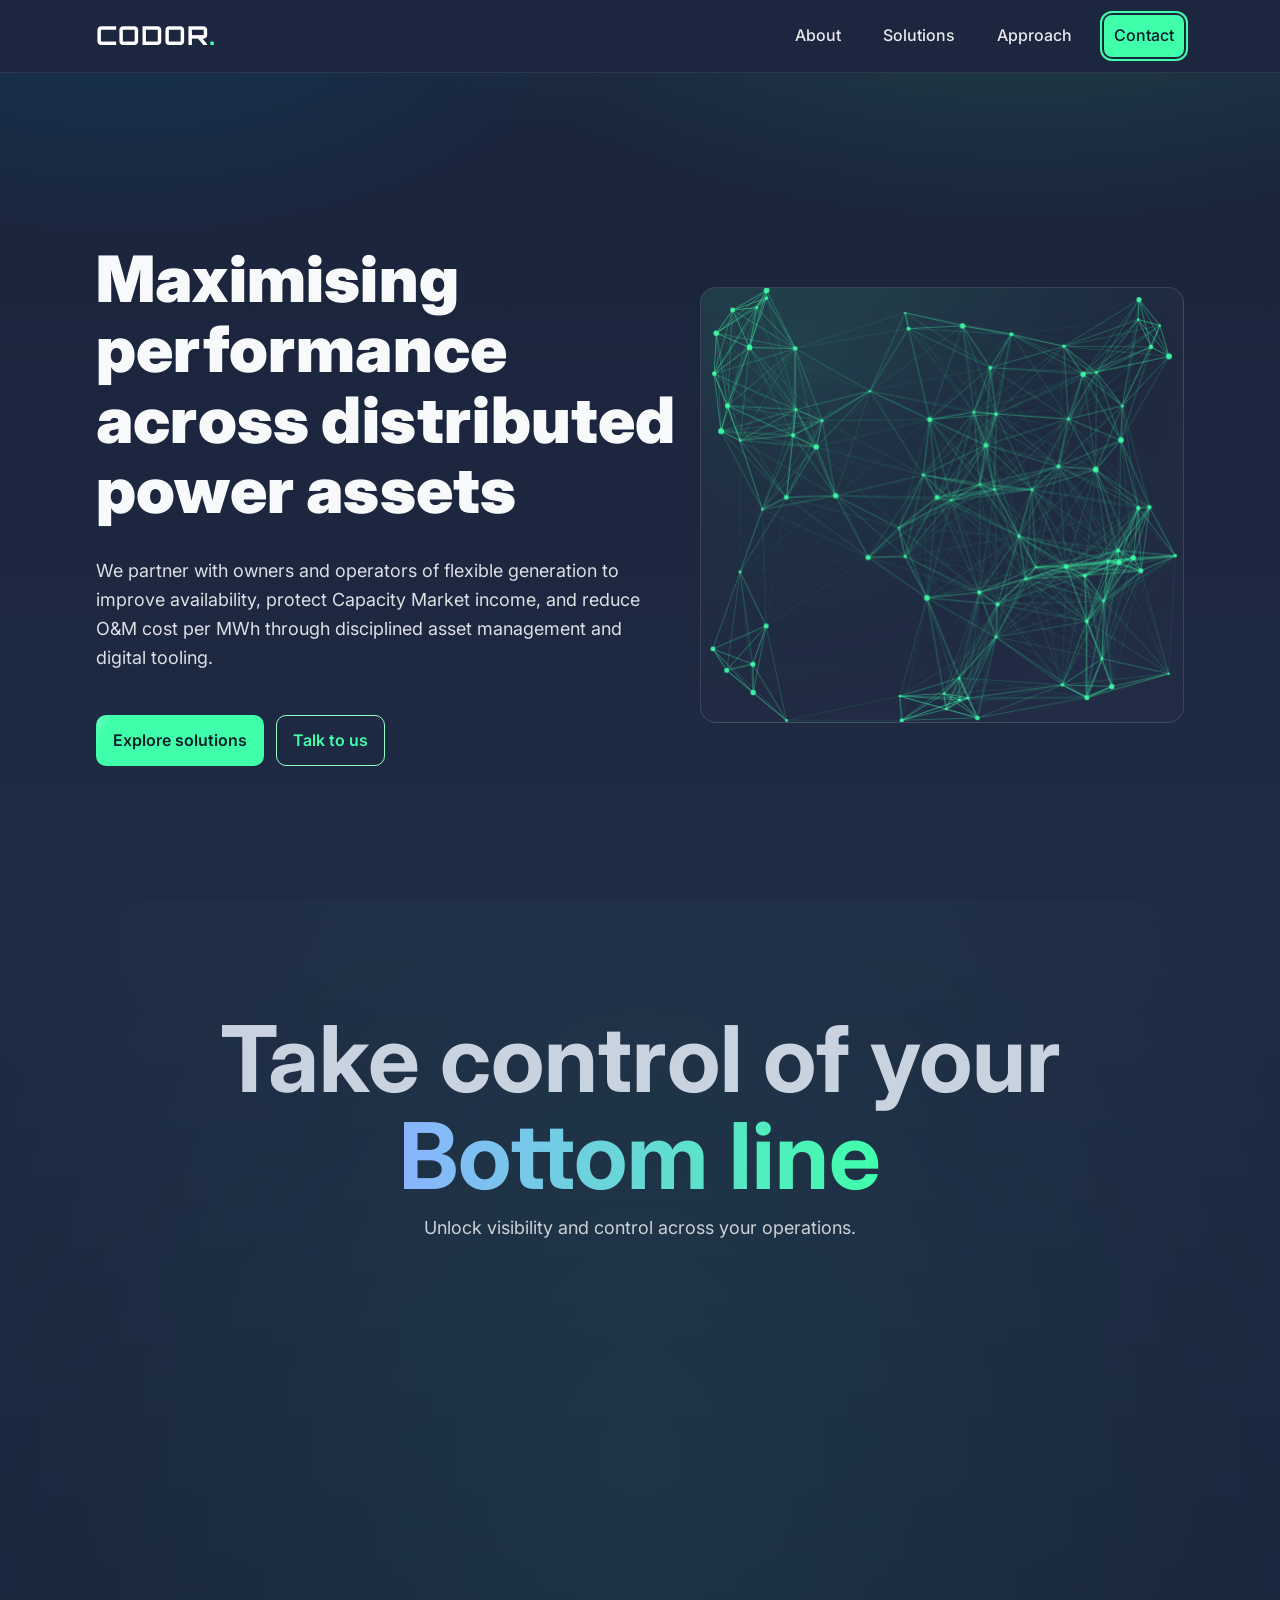
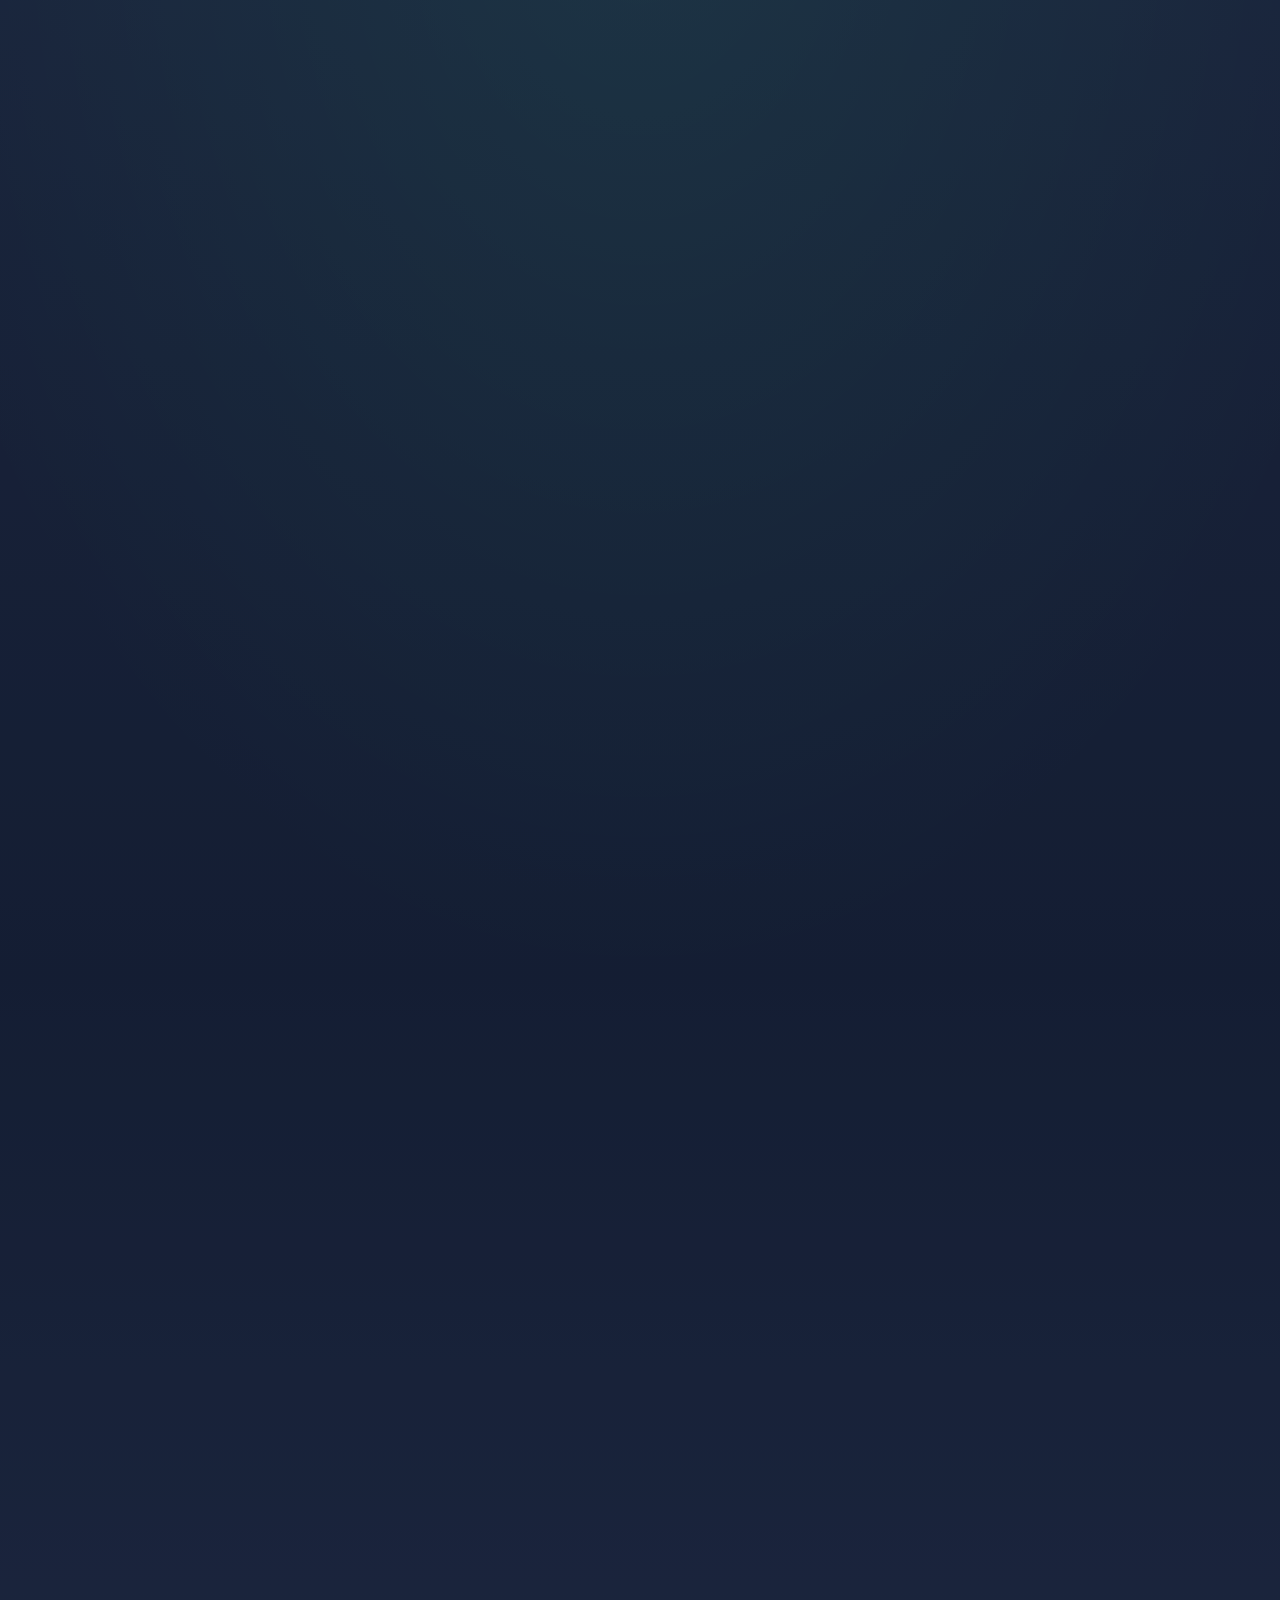
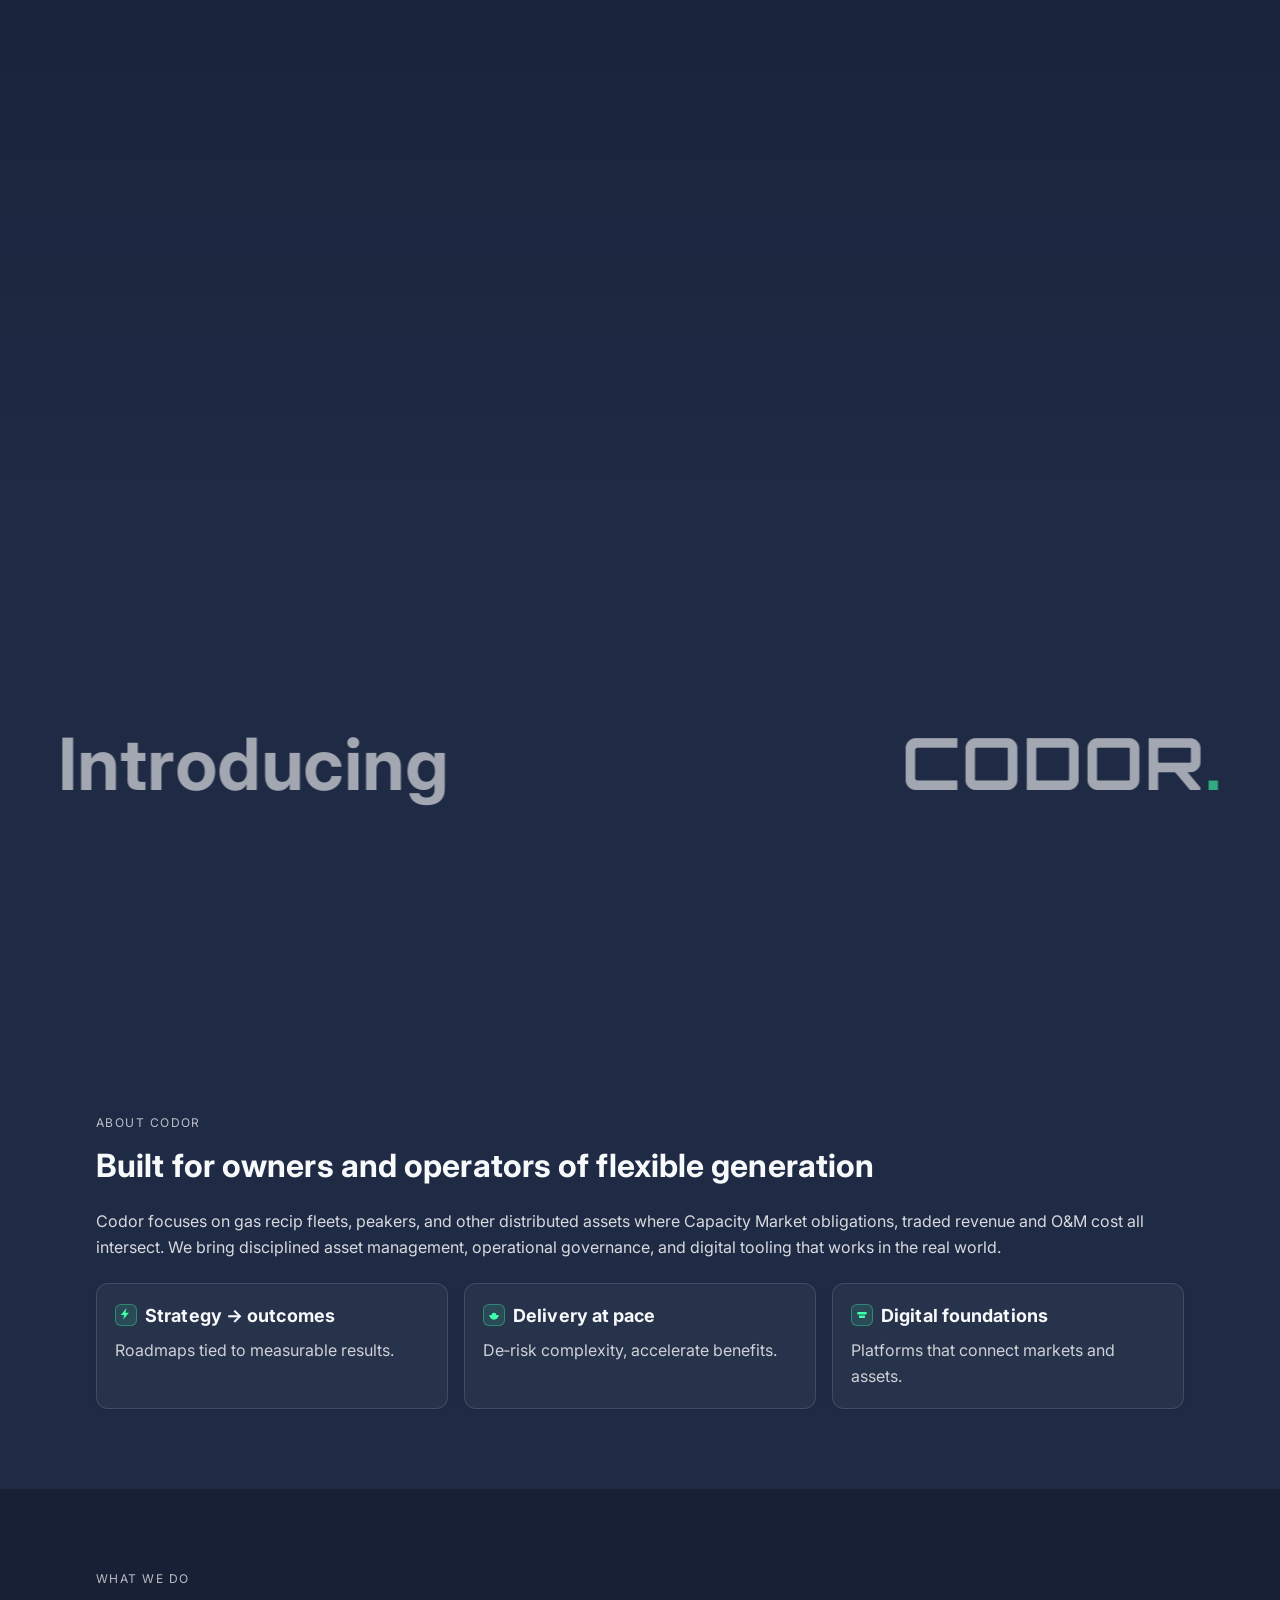
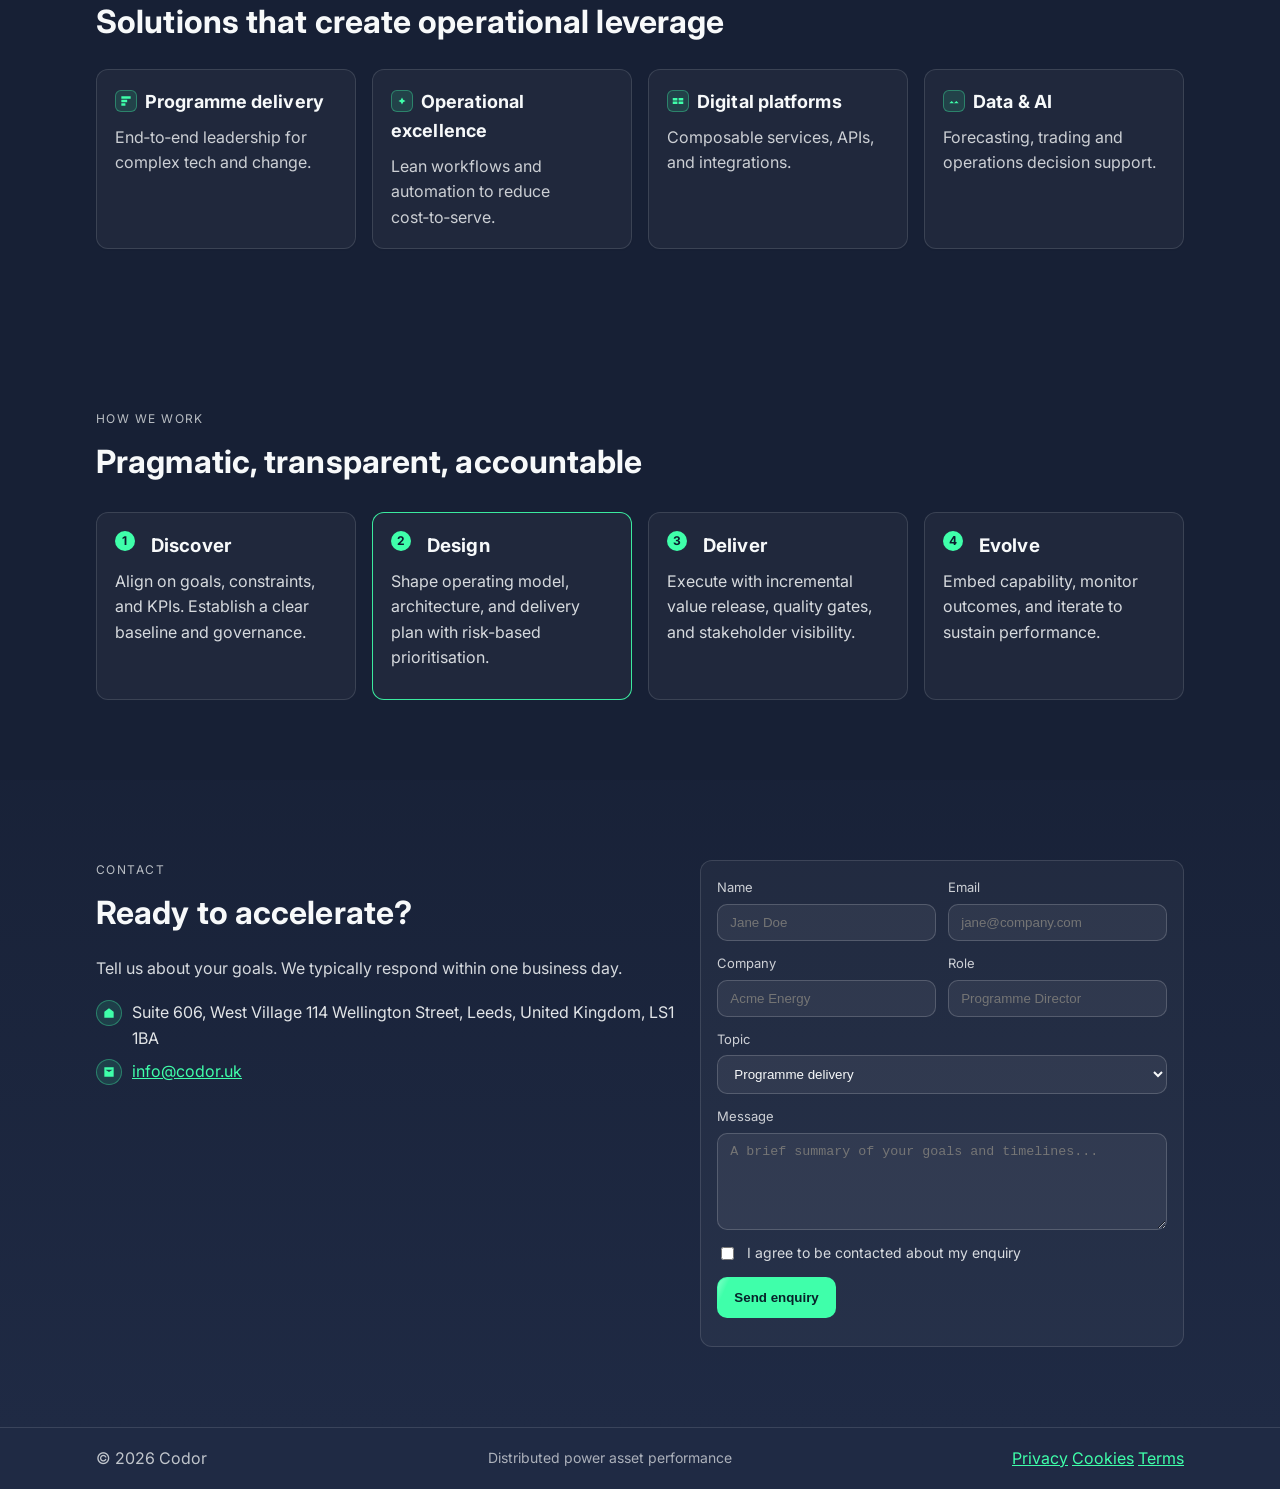
==== index.html @ 4cd3cb36 "Initial import of CODOR website from OneDrive/SharePoint" ====
<!doctype html>
<html lang="en" xmlns:mso="urn:schemas-microsoft-com:office:office" xmlns:msdt="uuid:C2F41010-65B3-11d1-A29F-00AA00C14882">
  <head>
    <meta charset="utf-8" />
    <meta name="viewport" content="width=device-width, initial-scale=1" />
    <title>Codor — Distributed power asset performance</title>
    <meta name="description" content="Codor partners with owners and operators of flexible generation to improve availability, protect Capacity Market income, and reduce O&M cost through disciplined asset management and digital tooling." />
    <link rel="preconnect" href="https://fonts.googleapis.com" />
    <link rel="preconnect" href="https://fonts.gstatic.com" crossorigin />
    <link href="https://fonts.googleapis.com/css2?family=Inter:wght@300;400;500;600;700&family=Orbitron:wght@400;700;900&display=swap" rel="stylesheet" />
    <link rel="icon" type="image/svg+xml" href="/favicon.svg" />
    <meta name="theme-color" content="#1F2A44" />
    <link rel="stylesheet" href="styles.css" />
  
<!--[if gte mso 9]><xml>
<mso:CustomDocumentProperties>
<mso:xd_Signature msdt:dt="string"></mso:xd_Signature>
<mso:display_urn_x003a_schemas-microsoft-com_x003a_office_x003a_office_x0023_Editor msdt:dt="string">Christopher Cody</mso:display_urn_x003a_schemas-microsoft-com_x003a_office_x003a_office_x0023_Editor>
<mso:display_urn_x003a_schemas-microsoft-com_x003a_office_x003a_office_x0023_Author msdt:dt="string">Christopher Cody</mso:display_urn_x003a_schemas-microsoft-com_x003a_office_x003a_office_x0023_Author>
<mso:xd_ProgID msdt:dt="string"></mso:xd_ProgID>
<mso:_ExtendedDescription msdt:dt="string"></mso:_ExtendedDescription>
<mso:ComplianceAssetId msdt:dt="string"></mso:ComplianceAssetId>
<mso:TemplateUrl msdt:dt="string"></mso:TemplateUrl>
<mso:ContentTypeId msdt:dt="string">0x010100B21C768FCAA30B4690AA3FCE0AE64EFC</mso:ContentTypeId>
<mso:TriggerFlowInfo msdt:dt="string"></mso:TriggerFlowInfo>
<mso:_SourceUrl msdt:dt="string"></mso:_SourceUrl>
<mso:_SharedFileIndex msdt:dt="string"></mso:_SharedFileIndex>
</mso:CustomDocumentProperties>
</xml><![endif]-->
</head>
  <body>
    <header class="site-header" id="top">
      <div class="container header-inner">
        <a href="#top" class="brand" aria-label="Codor home">
          <span class="brand-text">CODOR<span style="color:#3FFFAA;">.</span></span>
        </a>
        <button class="nav-toggle" aria-controls="primary-nav" aria-expanded="false">
          <span class="nav-toggle-bar"></span>
          <span class="sr-only">Toggle navigation</span>
        </button>
        <nav class="primary-nav" id="primary-nav" aria-label="Primary">
          <a href="#about">About</a>
          <a href="#solutions">Solutions</a>
          <a href="#approach">Approach</a>
          <a href="#contact" class="cta-link">Contact</a>
        </nav>
      </div>
    </header>

    <main>
      <section class="hero">
        <div class="container hero-inner reveal">
          <div class="hero-copy">
            <h1>Maximising performance across distributed power assets</h1>
              <p class="lead">
                We partner with owners and operators of flexible generation to improve availability,
                protect Capacity Market income, and reduce O&amp;M cost per MWh through disciplined asset management and digital tooling.
              </p>
            <div class="hero-actions">
              <a class="btn btn-primary" href="#solutions">Explore solutions</a>
              <a class="btn btn-ghost" href="#contact">Talk to us</a>
            </div>
          </div>
          <div class="hero-visual" aria-hidden="true">
            <canvas id="energyCanvas"></canvas>
          </div>
        </div>
      </section>

      <section id="control" class="control">
        <div class="control-gradient" aria-hidden="true"></div>
        <div class="container control-sticky">
          <h2 class="control-title">Take control of your <span class="word-wrap"><span id="controlWord" class="word current">Assets</span></span></h2>
          <p class="control-sub">Unlock visibility and control across your operations.</p>
        </div>
        <div class="control-panels">
          <div class="control-panel" data-word="Assets"></div>
          <div class="control-panel" data-word="Data"></div>
          <div class="control-panel" data-word="Processes"></div>
          <div class="control-panel" data-word="Bottom line"></div>
        </div>
      </section>

      <section id="intro-bridge" class="intro-bridge" aria-hidden="true">
        <div class="container intro-sticky">
          <h2 class="intro-title">
            <span class="intro-left">Introducing</span>
            <span class="intro-right">CODOR<span style="color: #3FFFAA;">.</span></span>
          </h2>
        </div>
      </section>

     

      <section id="about" class="section">
        <div class="container">
          <div class="eyebrow">About Codor</div>
          <h2>Built for owners and operators of flexible generation</h2>
            <p>
              Codor focuses on gas recip fleets, peakers, and other distributed assets where Capacity Market obligations,
              traded revenue and O&amp;M cost all intersect. We bring disciplined asset management, operational governance,
              and digital tooling that works in the real world.
            </p>
          <div class="grid features">
            <div class="card reveal">
              <h3><span class="h-icon" aria-hidden="true"><svg viewBox="0 0 24 24"><path d="M3 12h6l-2 8 10-12h-6l2-8z"/></svg></span>Strategy → outcomes</h3>
              <p>Roadmaps tied to measurable results.</p>
            </div>
            <div class="card reveal">
              <h3><span class="h-icon" aria-hidden="true"><svg viewBox="0 0 24 24"><path d="M12 8a4 4 0 1 1 0 8 4 4 0 0 1 0-8zm8 4a8 8 0 1 1-16 0M12 2v4m0 12v4M2 12h4m12 0h4"/></svg></span>Delivery at pace</h3>
              <p>De‑risk complexity, accelerate benefits.</p>
            </div>
            <div class="card reveal">
              <h3><span class="h-icon" aria-hidden="true"><svg viewBox="0 0 24 24"><path d="M4 7h16v4H4zM7 13h10v4H7z"/></svg></span>Digital foundations</h3>
              <p>Platforms that connect markets and assets.</p>
            </div>
          </div>
        </div>
      </section>



      <section id="solutions" class="section alt">
        <div class="container">
          <div class="eyebrow">What we do</div>
          <h2>Solutions that create operational leverage</h2>
          <div class="grid solutions">
            <div class="card reveal">
              <h3><span class="h-icon" aria-hidden="true"><svg viewBox="0 0 24 24"><path d="M4 4h16v4H4zM4 10h10v4H4zM4 16h7v4H4z"/></svg></span>Programme delivery</h3>
              <p>End‑to‑end leadership for complex tech and change.</p>
            </div>
            <div class="card reveal">
              <h3><span class="h-icon" aria-hidden="true"><svg viewBox="0 0 24 24"><path d="M12 6l2 4 4 2-4 2-2 4-2-4-4-2 4-2z"/></svg></span>Operational excellence</h3>
              <p>Lean workflows and automation to reduce cost‑to‑serve.</p>
            </div>
            <div class="card reveal">
              <h3><span class="h-icon" aria-hidden="true"><svg viewBox="0 0 24 24"><path d="M3 7h8v4H3zM13 7h8v4h-8zM3 13h8v4H3zM13 13h8v4h-8z"/></svg></span>Digital platforms</h3>
              <p>Composable services, APIs, and integrations.</p>
            </div>
            <div class="card reveal">
              <h3><span class="h-icon" aria-hidden="true"><svg viewBox="0 0 24 24"><path d="M4 16l4-4 4 4 4-4 4 4M4 8h16"/></svg></span>Data & AI</h3>
              <p>Forecasting, trading and operations decision support.</p>
            </div>
          </div>
        </div>
      </section>

 
      <section id="approach" class="section alt">
  <div class="container">
    <div class="eyebrow">How we work</div>
    <h2>Pragmatic, transparent, accountable</h2>
    <ol class="steps">
      <span class="blob" id="stepsBlob" aria-hidden="true"></span>
      <li class="reveal">
        <h3>Discover</h3>
        <p>Align on goals, constraints, and KPIs. Establish a clear baseline and governance.</p>
      </li>
      <li class="reveal">
        <h3>Design</h3>
        <p>Shape operating model, architecture, and delivery plan with risk-based prioritisation.</p>
      </li>
      <li class="reveal">
        <h3>Deliver</h3>
        <p>Execute with incremental value release, quality gates, and stakeholder visibility.</p>
      </li>
      <li class="reveal">
        <h3>Evolve</h3>
        <p>Embed capability, monitor outcomes, and iterate to sustain performance.</p>
      </li>
    </ol>
  </div>
</section>


      <section id="contact" class="section contact">
        <div class="container contact-inner reveal">
          <div>
            <div class="eyebrow">Contact</div>
            <h2>Ready to accelerate?</h2>
            <p>Tell us about your goals. We typically respond within one business day.</p>
            <ul class="contact-meta">
              <li>
                <span class="c-ico" aria-hidden="true"><svg viewBox="0 0 24 24"><path d="M4 10l8-6 8 6v10H4zM8 20v-6h8v6"/></svg></span>
                Suite 606, West Village 114 Wellington Street, Leeds, United Kingdom, LS1 1BA
              </li>
              <li>
                <span class="c-ico" aria-hidden="true"><svg viewBox="0 0 24 24"><path d="M4 4h16v16H4zM6 8l6 4 6-4"/></svg></span>
                <a href="mailto:info@codor.uk">info@codor.uk</a>
              </li>
             </ul>
            <p id="formStatus" class="form-status" aria-live="polite"></p>
          </div>
          <form id="contactForm" class="contact-form" novalidate>
            <div class="form-row grid-2">
              <div class="field">
                <label for="name">Name</label>
                <input id="name" name="name" type="text" required placeholder="Jane Doe" />
              </div>
              <div class="field">
                <label for="email">Email</label>
                <input id="email" name="email" type="email" required placeholder="jane@company.com" />
              </div>
            </div>
            <div class="form-row grid-2">
              <div class="field">
                <label for="company">Company</label>
                <input id="company" name="company" type="text" placeholder="Acme Energy" />
              </div>
              <div class="field">
                <label for="role">Role</label>
                <input id="role" name="role" type="text" placeholder="Programme Director" />
              </div>
            </div>
            <div class="form-row">
              <div class="field">
                <label for="topic">Topic</label>
                <select id="topic" name="topic">
                  <option>Programme delivery</option>
                  <option>Operational excellence</option>
                  <option>Digital platforms</option>
                  <option>Data & AI</option>
                  <option>Other</option>
                </select>
              </div>
            </div>
            <div class="form-row">
              <div class="field">
                <label for="message">Message</label>
                <textarea id="message" name="message" rows="5" placeholder="A brief summary of your goals and timelines..."></textarea>
              </div>
            </div>
            <div class="form-row">
              <label class="checkbox">
                <input type="checkbox" id="consent" name="consent" required />
                <span>I agree to be contacted about my enquiry</span>
              </label>
            </div>
            <div class="form-row">
              <button type="submit" class="btn btn-primary">Send enquiry</button>
            </div>
          </form>
        </div>
      </section>
    </main>
    <button id="backToTop" class="back-to-top" aria-label="Back to top" title="Back to top">↑</button>

    <footer class="site-footer">
      <div class="container footer-inner">
        <span>© <span id="year"></span> Codor</span>
        <span class="footer-note">Distributed power asset performance</span>
        <nav class="footer-links">
          <a href="/privacy.html">Privacy</a>
          <a href="/cookies.html">Cookies</a>
          <a href="/terms.html">Terms</a>
        </nav>
      </div>
    </footer>


    <script src="script.js"></script>
  </body>
  </html>
---- styles.css ----
.intro-bridge { position: relative; height: 60vh; display: grid; place-items: center; }
.intro-sticky { position: sticky; top: calc(50vh - 100px); text-align: center; width: 100vw; margin-left: calc(50% - 50vw); }
.intro-title { margin: 0; font-size: clamp(28px, 6.6vw, 72px); letter-spacing: 0.5px; color: var(--text); display: inline-block; white-space: nowrap; }
.intro-left, .intro-right { display: inline-block; opacity: 0; transform: translateY(8px); will-change: transform, opacity; }
.intro-left { padding-right: 8px; }
.intro-right { padding-left: 8px; font-family: "Orbitron", Inter, system-ui; letter-spacing: 1px; }
:root {
  --warm-navy: #1F2A44;
  --electric-azure: #00ADEF;
  --graphite-grey: #4F4F4F;
  --cool-spearmint: #3FFFAA; /* corrected from #3FFFA */
  --cloud-white: #F7F9FA;

  --text: #F7F9FA;
  --text-muted: rgba(247, 249, 250, 0.72);
  --radius: 12px;
  --shadow-sm: 0 1px 2px rgba(0,0,0,0.05);
  --shadow-md: 0 8px 24px rgba(0,0,0,0.12);
  --container: 1120px;
  --header-h: 72px;
}

* { box-sizing: border-box; }
html { scroll-behavior: smooth; }
body {
  margin: 0;
  font-family: Inter, ui-sans-serif, system-ui, -apple-system, Segoe UI, Roboto, Helvetica, Arial, "Apple Color Emoji", "Segoe UI Emoji";
  color: var(--text);
  background: var(--warm-navy);
  line-height: 1.6;
}
/* Hide scrollbars (visual), keep scroll functionality */
html, body { scrollbar-width: none; }
body { -ms-overflow-style: none; }
body::-webkit-scrollbar { width: 0; height: 0; display: none; }

.brand-text { font-family: "Orbitron", Inter, system-ui, -apple-system, Segoe UI, Roboto, Helvetica, Arial; text-transform: uppercase; }
h1 { font-weight: 900; letter-spacing: 0.2px; }
h2, h3 { font-weight: 700; letter-spacing: 0.1px; }

.container {
  max-width: var(--container);
  margin: 0 auto;
  padding: 0 16px; /* tighter edges for fuller look */
}

.site-header {
  position: sticky;
  top: 0;
  z-index: 1000;
  background: color-mix(in oklab, var(--warm-navy) 94%, black 6%);
  color: white;
  border-bottom: 1px solid rgba(255,255,255,0.08);
  transition: transform 180ms ease, background 240ms ease, box-shadow 240ms ease;
}
.site-header.scrolled {
  background: var(--warm-navy);
  box-shadow: 0 6px 24px rgba(0,0,0,0.18);
}
.header-inner {
  height: var(--header-h);
  display: flex;
  align-items: center;
  justify-content: space-between;
  gap: 16px;
}
.brand {
  display: inline-flex;
  align-items: center;
  gap: 10px;
  color: white;
  text-decoration: none;
  font-weight: 700;
  letter-spacing: 0.2px;
}
.brand-mark {
  display: inline-grid;
  place-items: center;
  width: 28px;
  height: 28px;
  background: linear-gradient(135deg, var(--electric-azure), var(--cool-spearmint));
  border-radius: 6px;
}
.brand-text { font-size: 26px; letter-spacing: 1px; }

.nav-toggle {
  display: none;
  width: 40px;
  height: 40px;
  border-radius: 8px;
  border: 1px solid rgba(255,255,255,0.18);
  background: transparent;
  color: white;
}
.nav-toggle-bar {
  display: block;
  width: 20px;
  height: 2px;
  background: currentColor;
  margin: 0 auto;
  box-shadow: 0 6px 0 0 currentColor, 0 -6px 0 0 currentColor;
}
.sr-only {
  position: absolute; width: 1px; height: 1px; padding: 0; margin: -1px; overflow: hidden; clip: rect(0,0,0,0); border: 0;
}

.primary-nav { display: flex; gap: 22px; align-items: center; }
.primary-nav a {
  color: rgba(247,249,250,0.92);
  text-decoration: none;
  font-weight: 500;
  padding: 8px 10px;
  border-radius: 8px;
}
.primary-nav a:hover { background: rgba(255,255,255,0.08); }
.primary-nav a.active { outline: 2px solid var(--cool-spearmint); outline-offset: 2px; }
.primary-nav .cta-link {
  color: #0b1b2e;
  background: var(--cool-spearmint);
}
.primary-nav .cta-link:hover { filter: brightness(0.95); }

.hero {
  background:
    radial-gradient(1200px 600px at 80% -200px, rgba(63,255,170,0.18), rgba(0,0,0,0) 60%),
    radial-gradient(900px 500px at 10% -120px, rgba(0,173,239,0.15), rgba(0,0,0,0) 60%),
    linear-gradient(180deg, color-mix(in oklab, var(--warm-navy) 90%, black 10%), var(--warm-navy));
  color: white;
  padding: 10vh 0 6vh;
  min-height: 92vh;
  display: grid;
  align-items: center;
}
.hero-inner { text-align: left; display: grid; grid-template-columns: 1.2fr 1fr; align-items: center; gap: 24px; }
.hero-copy { display: flex; flex-direction: column; }
.hero-visual { position: relative; height: clamp(280px, 34vw, 540px); }
#energyCanvas { width: 100%; height: 100%; display: block; border-radius: 16px; border: 1px solid rgba(255,255,255,0.12); background: radial-gradient(800px 400px at 20% -20%, rgba(63,255,170,0.1), rgba(0,0,0,0) 60%), rgba(255,255,255,0.02); }
.hero h1 {
  margin: 0 0 14px;
  font-size: clamp(34px, 6.2vw, 64px);
  line-height: 1.1;
  color: var(--text);
}
.headline-energy { background: linear-gradient(90deg, #8ab4ff, #3FFFAA); -webkit-background-clip: text; background-clip: text; color: transparent; white-space: nowrap; }
.hero .lead { max-width: 640px; }
.hero-actions { margin-top: 28px; }
.lead { color: rgba(247,249,250,0.88); font-size: 18px; max-width: 760px; }
.hero-actions { margin-top: 24px; display: flex; gap: 12px; flex-wrap: wrap; }

/* Showcase */
.uc-controls { display: flex; gap: 8px; margin-top: 8px; }
.uc-btn { width: 36px; height: 36px; border-radius: 999px; background: rgba(255,255,255,0.06); border: 1px solid rgba(255,255,255,0.18); color: var(--text); }
.uc-viewport { overflow: hidden; }
.uc-track { display: grid; grid-auto-flow: column; grid-auto-columns: minmax(280px, 420px); gap: 14px; padding: 10px 16px; overflow-x: auto; scroll-snap-type: x mandatory; }
.usecase-card { scroll-snap-align: start; background: rgba(255,255,255,0.04); border: 1px solid rgba(255,255,255,0.12); border-radius: 12px; padding: 16px; min-height: 148px; }
.usecase-card h3 { margin: 0 0 6px; font-size: 16px; display: flex; align-items: center; }
.usecase-card p { margin: 0; color: rgba(247,249,250,0.85); }
.marquee { position: relative; overflow: hidden; mask-image: linear-gradient(90deg, transparent, #000 10%, #000 90%, transparent); }
.marquee-track { display: flex; gap: 16px; animation: scroll-x 32s linear infinite; }
.marquee:hover .marquee-track { animation-play-state: paused; }
@keyframes scroll-x {
  0% { transform: translateX(0); }
  100% { transform: translateX(-50%); }
}
.img-card { position: relative; min-width: 320px; max-width: 420px; border-radius: 16px; overflow: hidden; border: 1px solid rgba(255,255,255,0.12); background: rgba(255,255,255,0.04); }
.img-card img { display: block; width: 100%; height: 220px; object-fit: cover; filter: saturate(1.05) contrast(1.02); transition: transform 400ms ease; }
.img-card::after { content: ""; position: absolute; inset: 0; background: linear-gradient(180deg, rgba(0,0,0,0) 40%, rgba(0,0,0,0.35)); pointer-events: none; }
.img-card figcaption { position: absolute; left: 12px; bottom: 12px; right: 12px; color: var(--cloud-white); font-weight: 700; text-shadow: 0 2px 16px rgba(0,0,0,0.5); }
.img-card:hover img { transform: scale(1.04); }

.btn {
  display: inline-flex;
  align-items: center;
  justify-content: center;
  gap: 8px;
  padding: 12px 16px;
  border-radius: 10px;
  font-weight: 600;
  text-decoration: none;
  transition: transform 120ms ease, filter 160ms ease, background 160ms ease;
  border: 1px solid transparent;
}
.btn-primary { position: relative; overflow: hidden; }
.btn-primary::after { content: ""; position: absolute; left: -40%; top: -100%; width: 40%; height: 300%; transform: rotate(25deg); background: linear-gradient(to right, rgba(255,255,255,0), rgba(255,255,255,0.7), rgba(255,255,255,0)); transition: left 400ms ease; }
.btn-primary:hover::after { left: 140%; }
.metrics-grid { display: grid; grid-template-columns: repeat(auto-fit, minmax(180px, 1fr)); gap: 16px; }
.metric { background: rgba(255,255,255,0.04); border: 1px solid rgba(255,255,255,0.12); border-radius: 12px; padding: 18px; text-align: center; }
.metric-value { font-size: 32px; font-weight: 900; letter-spacing: 0.5px; color: var(--text); }
.metric-label { color: rgba(247,249,250,0.75); }
.btn:hover { transform: translateY(-1px); }
.btn:active { transform: translateY(0); }
.btn-primary { background: var(--cool-spearmint); color: #07222a; }
.btn-primary:hover { filter: brightness(0.95); }
.btn-ghost { background: transparent; color: var(--cool-spearmint); border-color: color-mix(in oklab, var(--cool-spearmint) 70%, white 30%); }
.btn-ghost:hover { background: rgba(255,255,255,0.08); }

.section { padding: 80px 0; }
.section.alt { background: color-mix(in oklab, var(--warm-navy) 85%, black 15%); }
.eyebrow { text-transform: uppercase; letter-spacing: 0.12em; font-size: 12px; color: var(--text-muted); margin-bottom: 8px; }
.section h2 { margin: 0 0 18px; font-size: clamp(22px, 3.6vw, 32px); }
.section p { margin: 0 0 10px; color: rgba(247,249,250,0.85); }

.grid {
  display: grid;
  grid-template-columns: repeat(auto-fit, minmax(240px, 1fr));
  gap: 16px;
  margin-top: 22px;
}
.card {
  background: rgba(255,255,255,0.04);
  border: 1px solid rgba(255,255,255,0.12);
  border-radius: var(--radius);
  padding: 18px;
  box-shadow: var(--shadow-sm);
}
.card:hover { border-color: rgba(63,255,170,0.7); box-shadow: 0 8px 28px rgba(63,255,170,0.15); transform: translateY(-2px); transition: transform 160ms ease, box-shadow 200ms ease, border-color 200ms ease; }
.alt .card { background: rgba(255,255,255,0.04); }
.card h3 { margin: 0 0 8px; font-size: 18px; color: var(--text); }
.card p { margin: 0; color: rgba(247,249,250,0.8); }
.card.mini { display: grid; place-items: center; height: 104px; font-size: 16px; }
.h-icon { display: inline-grid; place-items: center; width: 22px; height: 22px; margin-right: 8px; border-radius: 6px; background: rgba(63,255,170,0.12); border: 1px solid rgba(63,255,170,0.35); }
.h-icon svg { width: 14px; height: 14px; fill: #3FFFAA; }

.steps {
  display: grid;
  grid-template-columns: repeat(auto-fit, minmax(220px, 1fr));
  gap: 16px;
  counter-reset: step;
  list-style: none;
  padding: 0;
  margin: 24px 0 0;
}
.steps li {
  background: rgba(255,255,255,0.04);
  border: 1px solid rgba(255,255,255,0.12);
  border-radius: var(--radius);
  padding: 18px;
  position: relative;
}
.steps li:hover { border-color: rgba(63,255,170,0.7); box-shadow: 0 8px 28px rgba(63,255,170,0.15); }
.steps li h3 { margin: 0 0 8px; padding-left: 36px; }
.steps li h3::before {
  counter-increment: step;
  content: counter(step);
  position: absolute;
  left: 18px; top: 18px;
  width: 20px; height: 20px; border-radius: 50%;
  display: inline-grid; place-items: center;
  font-size: 12px; font-weight: 700; color: #0b1b2e;
  background: var(--cool-spearmint);
}

/* Animated spearmint blob */
.steps .blob {
  position: absolute;
  width: 14px; height: 14px; border-radius: 999px;
  background: radial-gradient(circle at 30% 30%, #3FFFAA, rgba(63,255,170,0.2));
  box-shadow: 0 0 18px rgba(63,255,170,0.45);
  pointer-events: none;
  transform: translate(-50%, -50%);
  opacity: 0;
}
.steps li.active { border-color: rgba(63,255,170,0.9); }

.contact { background: linear-gradient(180deg, color-mix(in oklab, var(--warm-navy) 88%, black 12%), var(--warm-navy)); }
.contact-inner { display: grid; grid-template-columns: 1.2fr 1fr; gap: 24px; align-items: start; }
.contact-actions { display: flex; gap: 12px; flex-wrap: wrap; }

/* Contact form */
.contact-form { background: rgba(255,255,255,0.04); border: 1px solid rgba(255,255,255,0.12); border-radius: 12px; padding: 16px; }
.contact-form .form-row { margin-bottom: 12px; }
.grid-2 { display: grid; grid-template-columns: repeat(2, 1fr); gap: 12px; }
.field { display: flex; flex-direction: column; gap: 6px; }
.field label { font-size: 13px; color: rgba(247,249,250,0.8); }
.field input, .field select, .field textarea { background: rgba(255,255,255,0.06); border: 1px solid rgba(255,255,255,0.18); color: var(--text); border-radius: 10px; padding: 10px 12px; outline: none; }
.field input:focus, .field select:focus, .field textarea:focus { border-color: rgba(63,255,170,0.7); box-shadow: 0 0 0 3px rgba(63,255,170,0.12); }
.checkbox { display: flex; align-items: center; gap: 10px; font-size: 14px; color: rgba(247,249,250,0.85); }
.form-status { margin: 8px 0; color: var(--cool-spearmint); font-weight: 600; min-height: 1.2em; }

.site-footer {
  border-top: 1px solid rgba(255,255,255,0.12);
  padding: 18px 0;
  color: rgba(247,249,250,0.75);
  background: transparent;
}
.footer-inner { display: flex; justify-content: space-between; align-items: center; }
.footer-note { font-size: 14px; color: rgba(247,249,250,0.65); }

section { scroll-margin-top: calc(var(--header-h) + 12px); }

a { color: var(--cool-spearmint); }

.contact-meta { list-style: none; padding: 8px 0 0; margin: 0 0 8px; display: grid; gap: 8px; }
.contact-meta li { display: grid; grid-template-columns: 26px 1fr; gap: 10px; align-items: start; color: rgba(247,249,250,0.9); }
.c-ico { display: inline-grid; place-items: center; width: 26px; height: 26px; border-radius: 50%; background: rgba(63,255,170,0.12); border: 1px solid rgba(63,255,170,0.35); }
.c-ico svg { width: 14px; height: 14px; fill: #3FFFAA; }

/* Logos carousel */
.logos .eyebrow { margin-bottom: 14px; }
.logo-marquee { position: relative; overflow: hidden; border-top: 1px solid rgba(255,255,255,0.08); border-bottom: 1px solid rgba(255,255,255,0.08); padding: 12px 0; }
.logo-track { display: flex; gap: 36px; animation: scroll-x 28s linear infinite; white-space: nowrap; }
.logo-item { color: #4F4F4F; background: rgba(255,255,255,0.06); border: 1px solid rgba(255,255,255,0.12); padding: 10px 16px; border-radius: 999px; font-weight: 700; letter-spacing: 0.02em; }
.logo-marquee:hover .logo-track { animation-play-state: paused; }

/* Make logos marquee full-bleed width while keeping section responsive */
.logos .logo-marquee { width: 100vw; margin-left: calc(50% - 50vw); margin-right: calc(50% - 50vw); }

.control { position: relative; min-height: 220vh; display: grid; place-items: center; padding: 10vh 0; }
.control-gradient { position: absolute; inset: 0; background: radial-gradient(60% 40% at 50% 20%, rgba(63,255,170,0.12), rgba(0,0,0,0)), linear-gradient(180deg, rgba(12,20,38,0) 0%, rgba(12,20,38,0.6) 35%, rgba(12,20,38,0.9) 60%, rgba(12,20,38,0) 100%); pointer-events: none; transition: opacity 300ms ease; }
.control-sticky { position: sticky; top: calc(50vh - 120px); text-align: center; padding-top: 20px; padding-bottom: 20px; }
.control-title { font-size: clamp(36px, 8.2vw, 92px); line-height: 1.05; margin: 0; color: #c9d3df; }
.control-title .word { background: linear-gradient(90deg, #8ab4ff, #3FFFAA); -webkit-background-clip: text; background-clip: text; color: transparent; white-space: nowrap; display: inline-block; transition: transform 300ms ease, opacity 300ms ease; }
.control-sub { margin: 10px 0 0; color: rgba(247,249,250,0.8); font-size: clamp(14px, 2.4vw, 18px); }
.word-wrap { display: inline-block; min-width: 10ch; }
.control-panels { display: grid; }
.control-panel { height: 65vh; }

.back-to-top {
  position: fixed;
  right: 20px;
  bottom: 20px;
  width: 44px;
  height: 44px;
  border-radius: 999px;
  border: 1px solid rgba(255,255,255,0.18);
  background: var(--cool-spearmint);
  color: #07222a;
  font-weight: 800;
  display: grid;
  place-items: center;
  box-shadow: var(--shadow-md);
  opacity: 0;
  pointer-events: none;
  transform: translateY(10px);
  transition: opacity 180ms ease, transform 180ms ease;
}
.back-to-top.visible {
  opacity: 1;
  transform: translateY(0);
  pointer-events: auto;
}

/* Scroll-reveal */
.reveal.reveal-init { opacity: 0; transform: translateY(12px); }
.reveal.reveal-init.visible { opacity: 1; transform: translateY(0); transition: opacity 420ms ease, transform 420ms ease; }

@media (max-width: 920px) {
  .contact-inner { grid-template-columns: 1fr; }
  .hero-inner { grid-template-columns: 1fr; }
  .hero-visual { height: 220px; }
  .grid-2 { grid-template-columns: 1fr; }
}

@media (max-width: 820px) {
  .nav-toggle { display: inline-flex; align-items: center; justify-content: center; }
  .primary-nav {
    position: absolute;
    top: var(--header-h);
    right: 12px;
    left: 12px;
    background: var(--warm-navy);
    border: 1px solid rgba(255,255,255,0.1);
    border-radius: 12px;
    padding: 10px;
    display: none;
    flex-direction: column;
    gap: 6px;
    box-shadow: 0 16px 40px rgba(0,0,0,0.25);
  }
  .primary-nav.open { display: flex; }
  .primary-nav a { padding: 10px 12px; }
}
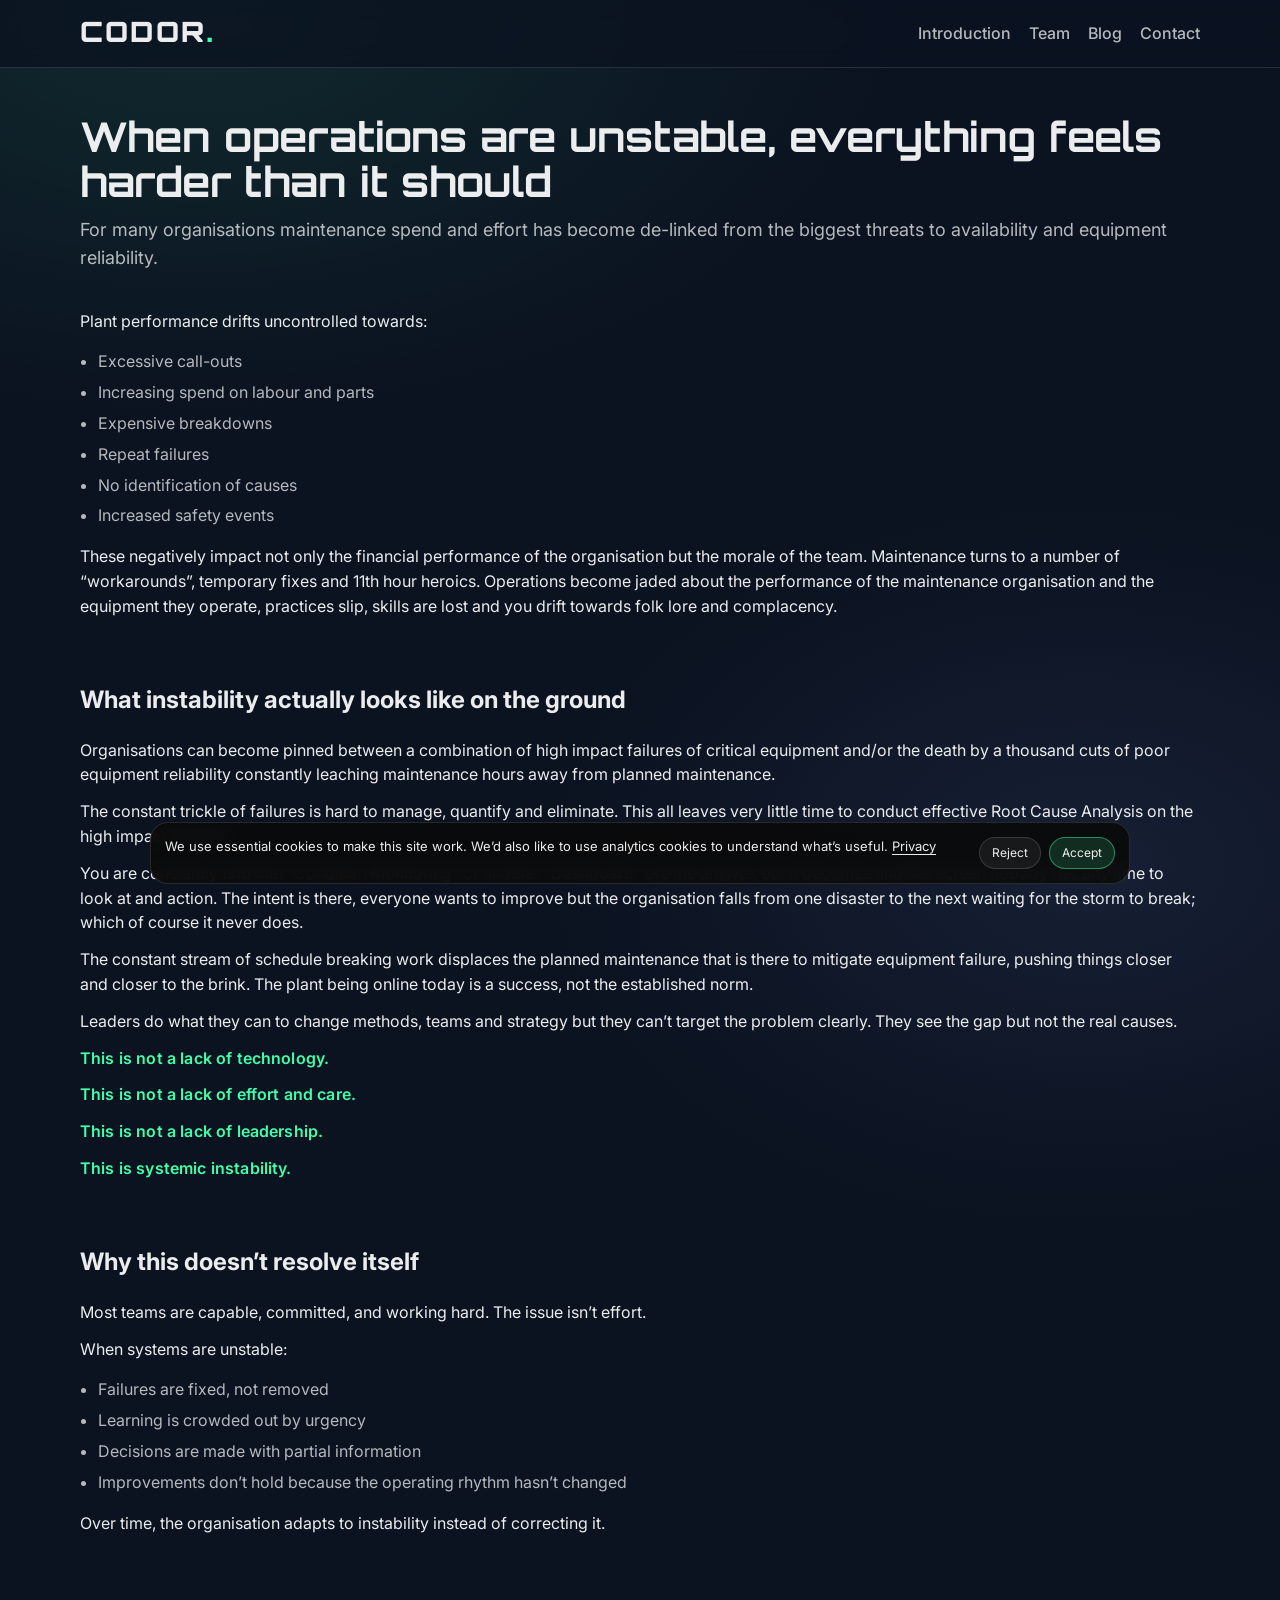
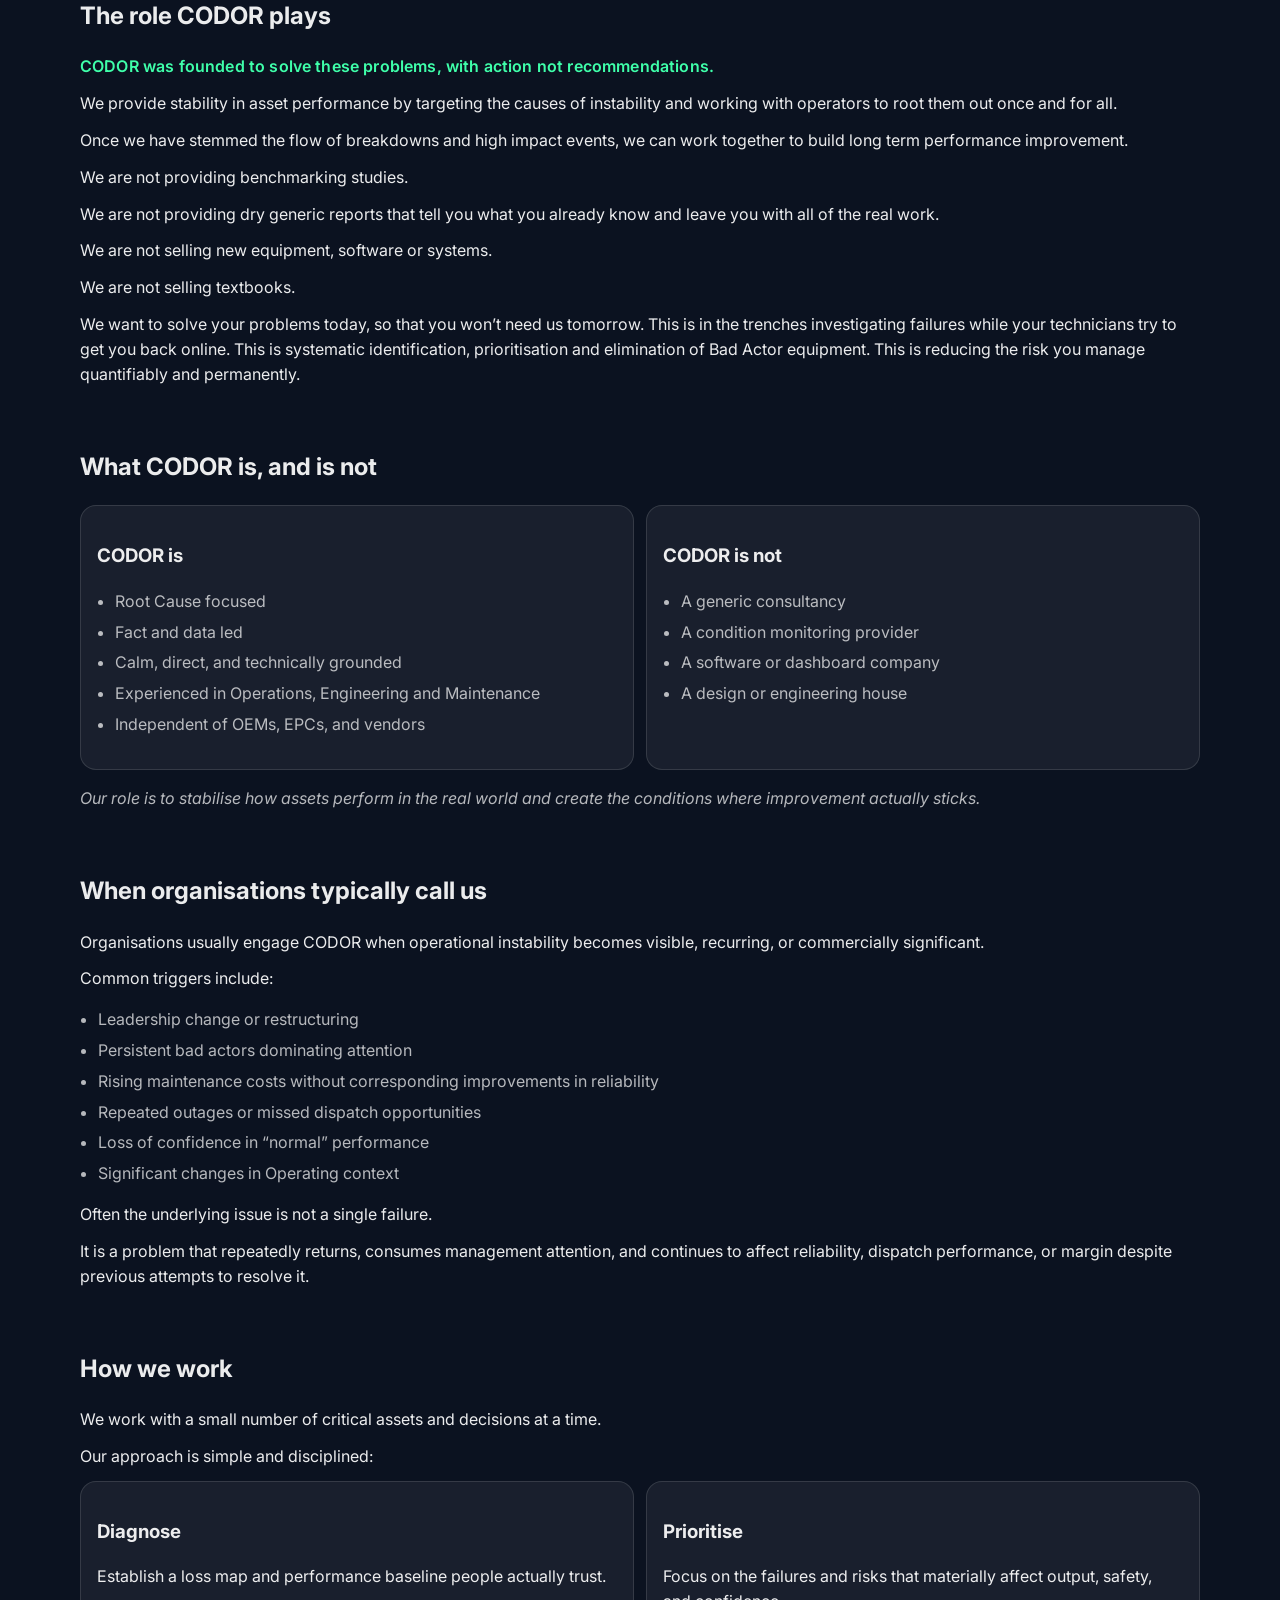
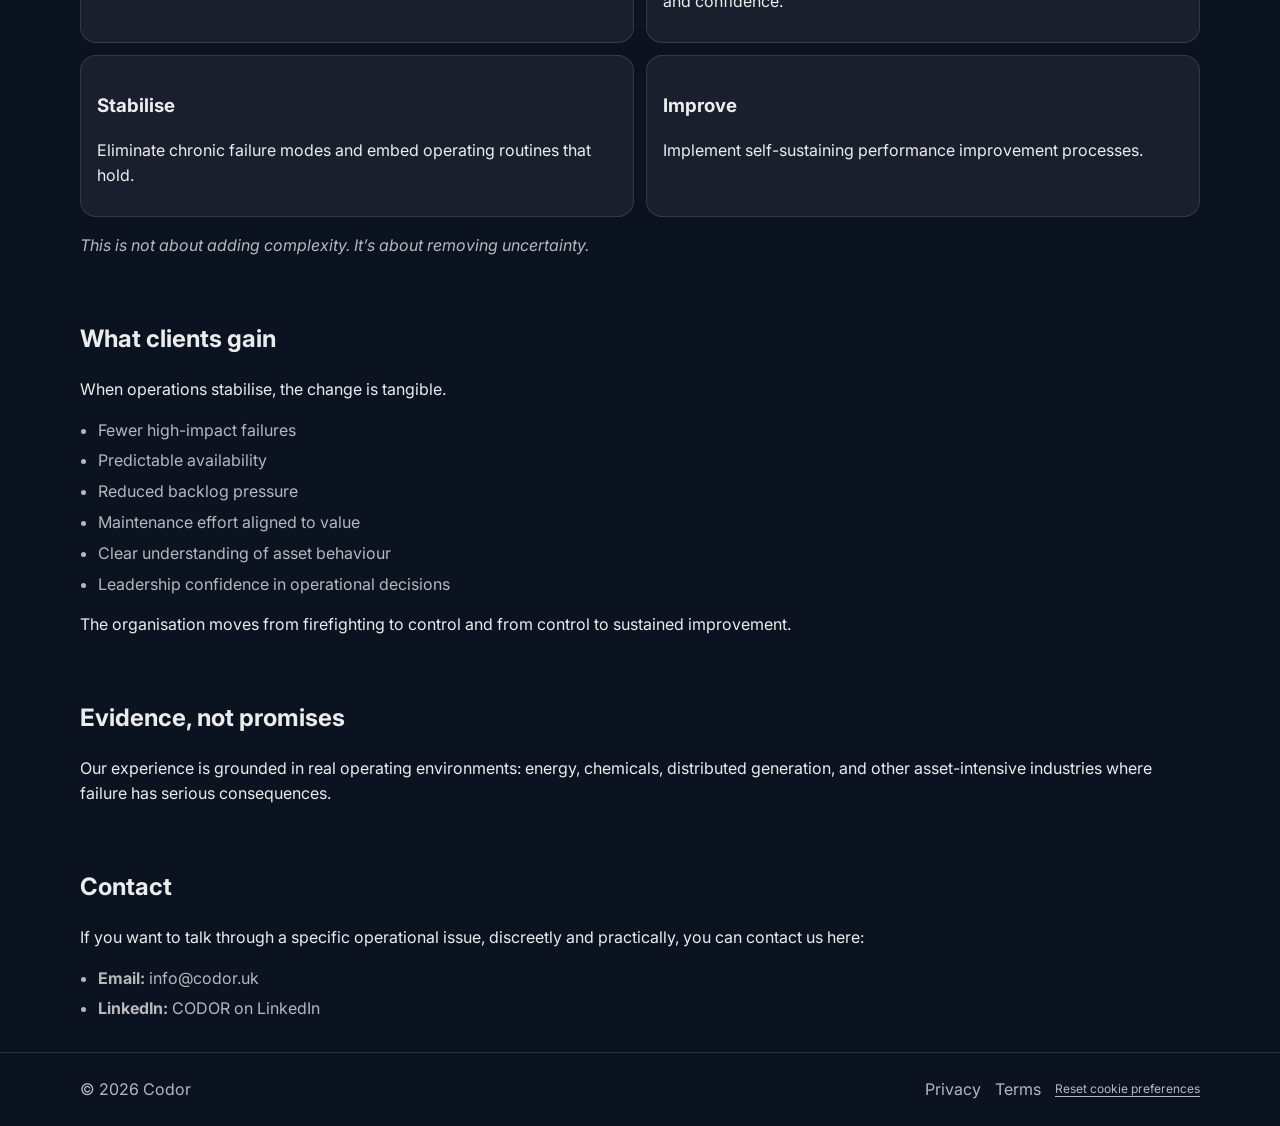
==== commit afd38476: "Rename base.css to styles.css and update all HTML references" ====
--- a/index.html
+++ b/index.html
@@ -1,265 +1,388 @@
-<!doctype html>
-<html lang="en" xmlns:mso="urn:schemas-microsoft-com:office:office" xmlns:msdt="uuid:C2F41010-65B3-11d1-A29F-00AA00C14882">
-  <head>
-    <meta charset="utf-8" />
-    <meta name="viewport" content="width=device-width, initial-scale=1" />
-    <title>Codor — Distributed power asset performance</title>
-    <meta name="description" content="Codor partners with owners and operators of flexible generation to improve availability, protect Capacity Market income, and reduce O&M cost through disciplined asset management and digital tooling." />
-    <link rel="preconnect" href="https://fonts.googleapis.com" />
-    <link rel="preconnect" href="https://fonts.gstatic.com" crossorigin />
-    <link href="https://fonts.googleapis.com/css2?family=Inter:wght@300;400;500;600;700&family=Orbitron:wght@400;700;900&display=swap" rel="stylesheet" />
-    <link rel="icon" type="image/svg+xml" href="/favicon.svg" />
-    <meta name="theme-color" content="#1F2A44" />
-    <link rel="stylesheet" href="styles.css" />
-  
-<!--[if gte mso 9]><xml>
-<mso:CustomDocumentProperties>
-<mso:xd_Signature msdt:dt="string"></mso:xd_Signature>
-<mso:display_urn_x003a_schemas-microsoft-com_x003a_office_x003a_office_x0023_Editor msdt:dt="string">Christopher Cody</mso:display_urn_x003a_schemas-microsoft-com_x003a_office_x003a_office_x0023_Editor>
-<mso:display_urn_x003a_schemas-microsoft-com_x003a_office_x003a_office_x0023_Author msdt:dt="string">Christopher Cody</mso:display_urn_x003a_schemas-microsoft-com_x003a_office_x003a_office_x0023_Author>
-<mso:xd_ProgID msdt:dt="string"></mso:xd_ProgID>
-<mso:_ExtendedDescription msdt:dt="string"></mso:_ExtendedDescription>
-<mso:ComplianceAssetId msdt:dt="string"></mso:ComplianceAssetId>
-<mso:TemplateUrl msdt:dt="string"></mso:TemplateUrl>
-<mso:ContentTypeId msdt:dt="string">0x010100B21C768FCAA30B4690AA3FCE0AE64EFC</mso:ContentTypeId>
-<mso:TriggerFlowInfo msdt:dt="string"></mso:TriggerFlowInfo>
-<mso:_SourceUrl msdt:dt="string"></mso:_SourceUrl>
-<mso:_SharedFileIndex msdt:dt="string"></mso:_SharedFileIndex>
-</mso:CustomDocumentProperties>
-</xml><![endif]-->
-</head>
-  <body>
-    <header class="site-header" id="top">
-      <div class="container header-inner">
-        <a href="#top" class="brand" aria-label="Codor home">
-          <span class="brand-text">CODOR<span style="color:#3FFFAA;">.</span></span>
-        </a>
-        <button class="nav-toggle" aria-controls="primary-nav" aria-expanded="false">
-          <span class="nav-toggle-bar"></span>
-          <span class="sr-only">Toggle navigation</span>
-        </button>
-        <nav class="primary-nav" id="primary-nav" aria-label="Primary">
-          <a href="#about">About</a>
-          <a href="#solutions">Solutions</a>
-          <a href="#approach">Approach</a>
-          <a href="#contact" class="cta-link">Contact</a>
-        </nav>
-      </div>
-    </header>
-
-    <main>
-      <section class="hero">
-        <div class="container hero-inner reveal">
-          <div class="hero-copy">
-            <h1>Maximising performance across distributed power assets</h1>
-              <p class="lead">
-                We partner with owners and operators of flexible generation to improve availability,
-                protect Capacity Market income, and reduce O&amp;M cost per MWh through disciplined asset management and digital tooling.
-              </p>
-            <div class="hero-actions">
-              <a class="btn btn-primary" href="#solutions">Explore solutions</a>
-              <a class="btn btn-ghost" href="#contact">Talk to us</a>
-            </div>
-          </div>
-          <div class="hero-visual" aria-hidden="true">
-            <canvas id="energyCanvas"></canvas>
-          </div>
-        </div>
-      </section>
-
-      <section id="control" class="control">
-        <div class="control-gradient" aria-hidden="true"></div>
-        <div class="container control-sticky">
-          <h2 class="control-title">Take control of your <span class="word-wrap"><span id="controlWord" class="word current">Assets</span></span></h2>
-          <p class="control-sub">Unlock visibility and control across your operations.</p>
-        </div>
-        <div class="control-panels">
-          <div class="control-panel" data-word="Assets"></div>
-          <div class="control-panel" data-word="Data"></div>
-          <div class="control-panel" data-word="Processes"></div>
-          <div class="control-panel" data-word="Bottom line"></div>
-        </div>
-      </section>
-
-      <section id="intro-bridge" class="intro-bridge" aria-hidden="true">
-        <div class="container intro-sticky">
-          <h2 class="intro-title">
-            <span class="intro-left">Introducing</span>
-            <span class="intro-right">CODOR<span style="color: #3FFFAA;">.</span></span>
-          </h2>
-        </div>
-      </section>
-
-     
-
-      <section id="about" class="section">
-        <div class="container">
-          <div class="eyebrow">About Codor</div>
-          <h2>Built for owners and operators of flexible generation</h2>
-            <p>
-              Codor focuses on gas recip fleets, peakers, and other distributed assets where Capacity Market obligations,
-              traded revenue and O&amp;M cost all intersect. We bring disciplined asset management, operational governance,
-              and digital tooling that works in the real world.
-            </p>
-          <div class="grid features">
-            <div class="card reveal">
-              <h3><span class="h-icon" aria-hidden="true"><svg viewBox="0 0 24 24"><path d="M3 12h6l-2 8 10-12h-6l2-8z"/></svg></span>Strategy → outcomes</h3>
-              <p>Roadmaps tied to measurable results.</p>
-            </div>
-            <div class="card reveal">
-              <h3><span class="h-icon" aria-hidden="true"><svg viewBox="0 0 24 24"><path d="M12 8a4 4 0 1 1 0 8 4 4 0 0 1 0-8zm8 4a8 8 0 1 1-16 0M12 2v4m0 12v4M2 12h4m12 0h4"/></svg></span>Delivery at pace</h3>
-              <p>De‑risk complexity, accelerate benefits.</p>
-            </div>
-            <div class="card reveal">
-              <h3><span class="h-icon" aria-hidden="true"><svg viewBox="0 0 24 24"><path d="M4 7h16v4H4zM7 13h10v4H7z"/></svg></span>Digital foundations</h3>
-              <p>Platforms that connect markets and assets.</p>
-            </div>
-          </div>
-        </div>
-      </section>
-
-
-
-      <section id="solutions" class="section alt">
-        <div class="container">
-          <div class="eyebrow">What we do</div>
-          <h2>Solutions that create operational leverage</h2>
-          <div class="grid solutions">
-            <div class="card reveal">
-              <h3><span class="h-icon" aria-hidden="true"><svg viewBox="0 0 24 24"><path d="M4 4h16v4H4zM4 10h10v4H4zM4 16h7v4H4z"/></svg></span>Programme delivery</h3>
-              <p>End‑to‑end leadership for complex tech and change.</p>
-            </div>
-            <div class="card reveal">
-              <h3><span class="h-icon" aria-hidden="true"><svg viewBox="0 0 24 24"><path d="M12 6l2 4 4 2-4 2-2 4-2-4-4-2 4-2z"/></svg></span>Operational excellence</h3>
-              <p>Lean workflows and automation to reduce cost‑to‑serve.</p>
-            </div>
-            <div class="card reveal">
-              <h3><span class="h-icon" aria-hidden="true"><svg viewBox="0 0 24 24"><path d="M3 7h8v4H3zM13 7h8v4h-8zM3 13h8v4H3zM13 13h8v4h-8z"/></svg></span>Digital platforms</h3>
-              <p>Composable services, APIs, and integrations.</p>
-            </div>
-            <div class="card reveal">
-              <h3><span class="h-icon" aria-hidden="true"><svg viewBox="0 0 24 24"><path d="M4 16l4-4 4 4 4-4 4 4M4 8h16"/></svg></span>Data & AI</h3>
-              <p>Forecasting, trading and operations decision support.</p>
-            </div>
-          </div>
-        </div>
-      </section>
-
- 
-      <section id="approach" class="section alt">
-  <div class="container">
-    <div class="eyebrow">How we work</div>
-    <h2>Pragmatic, transparent, accountable</h2>
-    <ol class="steps">
-      <span class="blob" id="stepsBlob" aria-hidden="true"></span>
-      <li class="reveal">
-        <h3>Discover</h3>
-        <p>Align on goals, constraints, and KPIs. Establish a clear baseline and governance.</p>
-      </li>
-      <li class="reveal">
-        <h3>Design</h3>
-        <p>Shape operating model, architecture, and delivery plan with risk-based prioritisation.</p>
-      </li>
-      <li class="reveal">
-        <h3>Deliver</h3>
-        <p>Execute with incremental value release, quality gates, and stakeholder visibility.</p>
-      </li>
-      <li class="reveal">
-        <h3>Evolve</h3>
-        <p>Embed capability, monitor outcomes, and iterate to sustain performance.</p>
-      </li>
-    </ol>
-  </div>
-</section>
-
-
-      <section id="contact" class="section contact">
-        <div class="container contact-inner reveal">
-          <div>
-            <div class="eyebrow">Contact</div>
-            <h2>Ready to accelerate?</h2>
-            <p>Tell us about your goals. We typically respond within one business day.</p>
-            <ul class="contact-meta">
-              <li>
-                <span class="c-ico" aria-hidden="true"><svg viewBox="0 0 24 24"><path d="M4 10l8-6 8 6v10H4zM8 20v-6h8v6"/></svg></span>
-                Suite 606, West Village 114 Wellington Street, Leeds, United Kingdom, LS1 1BA
-              </li>
-              <li>
-                <span class="c-ico" aria-hidden="true"><svg viewBox="0 0 24 24"><path d="M4 4h16v16H4zM6 8l6 4 6-4"/></svg></span>
-                <a href="mailto:info@codor.uk">info@codor.uk</a>
-              </li>
-             </ul>
-            <p id="formStatus" class="form-status" aria-live="polite"></p>
-          </div>
-          <form id="contactForm" class="contact-form" novalidate>
-            <div class="form-row grid-2">
-              <div class="field">
-                <label for="name">Name</label>
-                <input id="name" name="name" type="text" required placeholder="Jane Doe" />
-              </div>
-              <div class="field">
-                <label for="email">Email</label>
-                <input id="email" name="email" type="email" required placeholder="jane@company.com" />
-              </div>
-            </div>
-            <div class="form-row grid-2">
-              <div class="field">
-                <label for="company">Company</label>
-                <input id="company" name="company" type="text" placeholder="Acme Energy" />
-              </div>
-              <div class="field">
-                <label for="role">Role</label>
-                <input id="role" name="role" type="text" placeholder="Programme Director" />
-              </div>
-            </div>
-            <div class="form-row">
-              <div class="field">
-                <label for="topic">Topic</label>
-                <select id="topic" name="topic">
-                  <option>Programme delivery</option>
-                  <option>Operational excellence</option>
-                  <option>Digital platforms</option>
-                  <option>Data & AI</option>
-                  <option>Other</option>
-                </select>
-              </div>
-            </div>
-            <div class="form-row">
-              <div class="field">
-                <label for="message">Message</label>
-                <textarea id="message" name="message" rows="5" placeholder="A brief summary of your goals and timelines..."></textarea>
-              </div>
-            </div>
-            <div class="form-row">
-              <label class="checkbox">
-                <input type="checkbox" id="consent" name="consent" required />
-                <span>I agree to be contacted about my enquiry</span>
-              </label>
-            </div>
-            <div class="form-row">
-              <button type="submit" class="btn btn-primary">Send enquiry</button>
-            </div>
-          </form>
-        </div>
-      </section>
-    </main>
-    <button id="backToTop" class="back-to-top" aria-label="Back to top" title="Back to top">↑</button>
-
-    <footer class="site-footer">
-      <div class="container footer-inner">
-        <span>© <span id="year"></span> Codor</span>
-        <span class="footer-note">Distributed power asset performance</span>
-        <nav class="footer-links">
-          <a href="/privacy.html">Privacy</a>
-          <a href="/cookies.html">Cookies</a>
-          <a href="/terms.html">Terms</a>
-        </nav>
-      </div>
-    </footer>
-
-
-    <script src="script.js"></script>
-  </body>
-  </html>
-
-
+<!doctype html>
+<html lang="en" xmlns:mso="urn:schemas-microsoft-com:office:office" xmlns:msdt="uuid:C2F41010-65B3-11d1-A29F-00AA00C14882">
+<head>
+  <meta charset="utf-8" />
+  <meta name="viewport" content="width=device-width, initial-scale=1" />
+
+  <title>CODOR: When operations are unstable, everything feels harder than it should</title>
+  <meta name="description" content="For many organisations maintenance spend and effort has become de-linked from the biggest threats to availability and equipment reliability.">
+
+  <!-- Canonical URL -->
+  <link rel="canonical" href="https://www.codor.uk/" />
+
+  <!-- Favicons -->
+  <link rel="icon" href="/favicon.ico" type="image/x-icon" />
+  <link rel="icon" href="/favicon-32x32.png" type="image/png" sizes="32x32" />
+  <link rel="icon" href="/favicon-16x16.png" type="image/png" sizes="16x16" />
+  <link rel="icon" type="image/svg+xml" href="/favicon.svg" />
+
+  <!-- Open Graph (social previews) -->
+  <meta property="og:type" content="website" />
+  <meta property="og:title" content="CODOR: When operations are unstable, everything feels harder than it should" />
+  <meta property="og:description" content="For many organisations maintenance spend and effort has become de-linked from the biggest threats to availability and equipment reliability." />
+  <meta property="og:url" content="https://www.codor.uk/" />
+  <!-- Point this at a 1200x630-ish image you upload to the root -->
+  <meta property="og:image" content="https://www.codor.uk/og-image.png" />
+
+  <!-- Twitter card (nice preview on X/Twitter) -->
+  <meta name="twitter:card" content="summary_large_image" />
+  <meta name="twitter:title" content="CODOR: When operations are unstable, everything feels harder than it should" />
+  <meta name="twitter:description" content="For many organisations maintenance spend and effort has become de-linked from the biggest threats to availability and equipment reliability." />
+  <meta name="twitter:image" content="https://www.codor.uk/og-image.png" />
+
+  <!-- Fonts -->
+  <link rel="preconnect" href="https://fonts.googleapis.com" />
+  <link rel="preconnect" href="https://fonts.gstatic.com" crossorigin />
+  <link
+    href="https://fonts.googleapis.com/css2?family=Inter:wght@300;400;500;600;700&family=Orbitron:wght@400;700;900&display=swap"
+    rel="stylesheet"
+  />
+
+  <!-- Styles -->
+  <link rel="stylesheet" href="/styles.css" />
+
+<!--[if gte mso 9]><xml>
+<mso:CustomDocumentProperties>
+<mso:xd_Signature msdt:dt="string"></mso:xd_Signature>
+<mso:display_urn_x003a_schemas-microsoft-com_x003a_office_x003a_office_x0023_Editor msdt:dt="string">Christopher Cody</mso:display_urn_x003a_schemas-microsoft-com_x003a_office_x003a_office_x0023_Editor>
+<mso:display_urn_x003a_schemas-microsoft-com_x003a_office_x003a_office_x0023_Author msdt:dt="string">Aaron Dorling</mso:display_urn_x003a_schemas-microsoft-com_x003a_office_x003a_office_x0023_Author>
+<mso:xd_ProgID msdt:dt="string"></mso:xd_ProgID>
+<mso:_ExtendedDescription msdt:dt="string"></mso:_ExtendedDescription>
+<mso:ComplianceAssetId msdt:dt="string"></mso:ComplianceAssetId>
+<mso:TemplateUrl msdt:dt="string"></mso:TemplateUrl>
+<mso:ContentTypeId msdt:dt="string">0x010100B21C768FCAA30B4690AA3FCE0AE64EFC</mso:ContentTypeId>
+<mso:TriggerFlowInfo msdt:dt="string"></mso:TriggerFlowInfo>
+<mso:_SourceUrl msdt:dt="string"></mso:_SourceUrl>
+<mso:_SharedFileIndex msdt:dt="string"></mso:_SharedFileIndex>
+</mso:CustomDocumentProperties>
+</xml><![endif]-->
+</head>
+
+
+  <body>
+    <header class="site-header">
+      <div class="container header-inner">
+        <a href="/index.html" class="brand" aria-label="Codor home">
+          <span class="brand-text">CODOR<span class="brand-dot">.</span></span>
+        </a>
+
+        <button class="nav-toggle" aria-controls="primary-nav" aria-expanded="false">
+          <span class="nav-toggle-bar"></span>
+          <span class="sr-only">Toggle navigation</span>
+        </button>
+
+        <!-- Trimmed nav for partial go-live (Intro, Team, Terms, Privacy, Contact) -->
+        <nav class="primary-nav" id="primary-nav" aria-label="Primary">
+          <a href="/index.html">Introduction</a>
+          <a href="/team.html">Team</a>
+          <a href="/blog.html">Blog</a>
+          <a href="/index.html#contact">Contact</a>
+        </nav>
+      </div>
+    </header>
+
+    <main>
+      <!-- HERO -->
+      <section class="page-hero">
+        <div class="container">
+          <h1>When operations are unstable, everything feels harder than it should</h1>
+          <p class="lead">
+            For many organisations maintenance spend and effort has become de-linked from the biggest threats to availability
+            and equipment reliability.
+          </p>
+        </div>
+      </section>
+
+      <!-- INTRO REALITY -->
+      <section class="section">
+        <div class="container">
+          <p>
+            Plant performance drifts uncontrolled towards:
+          </p>
+
+          <ul class="list">
+            <li>Excessive call-outs</li>
+            <li>Increasing spend on labour and parts</li>
+            <li>Expensive breakdowns</li>
+            <li>Repeat failures</li>
+            <li>No identification of causes</li>
+            <li>Increased safety events</li>
+          </ul>
+
+          <p>
+            These negatively impact not only the financial performance of the organisation but the morale of the team.
+            Maintenance turns to a number of “workarounds”, temporary fixes and 11th hour heroics.
+            Operations become jaded about the performance of the maintenance organisation and the equipment they operate,
+            practices slip, skills are lost and you drift towards folk lore and complacency.
+          </p>
+        </div>
+      </section>
+
+      <!-- WHAT INSTABILITY LOOKS LIKE -->
+      <section class="section">
+        <div class="container">
+          <h2 class="section-title">What instability actually looks like on the ground</h2>
+
+          <p>
+            Organisations can become pinned between a combination of high impact failures of critical equipment and/or the
+            death by a thousand cuts of poor equipment reliability constantly leaching maintenance hours away from planned
+            maintenance.
+          </p>
+
+          <p>
+            The constant trickle of failures is hard to manage, quantify and eliminate. This all leaves very little time to
+            conduct effective Root Cause Analysis on the high impact failures.
+          </p>
+
+          <p>
+            You are constantly told that “Condition Monitoring” or another “Dashboard” are the answer, but it becomes
+            another screen nobody has any time to look at and action. The intent is there, everyone wants to improve but
+            the organisation falls from one disaster to the next waiting for the storm to break; which of course it never
+            does.
+          </p>
+
+          <p>
+            The constant stream of schedule breaking work displaces the planned maintenance that is there to mitigate
+            equipment failure, pushing things closer and closer to the brink. The plant being online today is a success,
+            not the established norm.
+          </p>
+
+          <p>
+            Leaders do what they can to change methods, teams and strategy but they can’t target the problem clearly. They
+            see the gap but not the real causes.
+          </p>
+
+            <p class="emphasis">This is not a lack of technology.</p>
+            <p class="emphasis">This is not a lack of effort and care.</p>
+            <p class="emphasis">This is not a lack of leadership.</p>
+            <p class="emphasis">This is systemic instability.</p>
+        </div>
+      </section>
+
+      <!-- WHY IT DOESN'T RESOLVE -->
+      <section class="section">
+        <div class="container">
+          <h2 class="section-title">Why this doesn’t resolve itself</h2>
+
+          <p>Most teams are capable, committed, and working hard. The issue isn’t effort.</p>
+
+          <p>When systems are unstable:</p>
+
+          <ul class="list">
+            <li>Failures are fixed, not removed</li>
+            <li>Learning is crowded out by urgency</li>
+            <li>Decisions are made with partial information</li>
+            <li>Improvements don’t hold because the operating rhythm hasn’t changed</li>
+          </ul>
+
+          <p>
+            Over time, the organisation adapts to instability instead of correcting it.
+          </p>
+        </div>
+      </section>
+
+      <!-- ROLE CODOR PLAYS -->
+      <section class="section">
+        <div class="container">
+          <h2 class="section-title">The role CODOR plays</h2>
+
+          <p class="emphasis">CODOR was founded to solve these problems, with action not recommendations.</p>
+
+          <p>
+            We provide stability in asset performance by targeting the causes of instability and working with operators to
+            root them out once and for all.
+          </p>
+
+          <p>
+            Once we have stemmed the flow of breakdowns and high impact events, we can work together to build long term
+            performance improvement.
+          </p>
+
+          <p>We are not providing benchmarking studies.</p>
+          <p>
+            We are not providing dry generic reports that tell you what you already know and leave you with all of the real
+            work.
+          </p>
+          <p>We are not selling new equipment, software or systems.</p>
+          <p>We are not selling textbooks.</p>
+
+          <p>
+            We want to solve your problems today, so that you won’t need us tomorrow. This is in the trenches investigating
+            failures while your technicians try to get you back online. This is systematic identification, prioritisation
+            and elimination of Bad Actor equipment. This is reducing the risk you manage quantifiably and permanently.
+          </p>
+        </div>
+      </section>
+
+      <!-- WHAT CODOR IS / IS NOT -->
+      <section class="section">
+        <div class="container">
+          <h2 class="section-title">What CODOR is, and is not</h2>
+
+          <div class="grid-2">
+            <div class="card">
+              <h3>CODOR is</h3>
+              <ul class="list">
+                <li>Root Cause focused</li>
+                <li>Fact and data led</li>
+                <li>Calm, direct, and technically grounded</li>
+                <li>Experienced in Operations, Engineering and Maintenance</li>
+                <li>Independent of OEMs, EPCs, and vendors</li>
+              </ul>
+            </div>
+
+            <div class="card">
+              <h3>CODOR is not</h3>
+              <ul class="list">
+                <li>A generic consultancy</li>
+                <li>A condition monitoring provider</li>
+                <li>A software or dashboard company</li>
+                <li>A design or engineering house</li>
+              </ul>
+            </div>
+          </div>
+
+            <p class="section-closure">
+              Our role is to stabilise how assets perform in the real world
+              and create the conditions where improvement actually sticks.
+            </p>
+
+        </div>
+      </section>
+
+      <!-- TRIGGERS -->
+      <section class="section">
+        <div class="container">
+          <h2 class="section-title">When organisations typically call us</h2>
+
+          <p>Organisations usually engage CODOR when operational instability becomes visible, recurring, or commercially significant.</p>
+          <p>Common triggers include:</p>
+
+          <ul class="list">
+            <li>Leadership change or restructuring</li>
+            <li>Persistent bad actors dominating attention</li>
+            <li>Rising maintenance costs without corresponding improvements in reliability</li>
+            <li>Repeated outages or missed dispatch opportunities</li>
+            <li>Loss of confidence in “normal” performance</li>
+            <li>Significant changes in Operating context</li>
+          </ul>
+
+          <p>
+            Often the underlying issue is not a single failure.
+          </p>
+          <p>It is a problem that repeatedly returns, consumes management attention, and continues to affect reliability, dispatch performance, or margin despite previous attempts to resolve it.</p>
+        </div>
+      </section>
+
+
+      <!-- HOW WE WORK -->
+      <section class="section">
+        <div class="container">
+          <h2 class="section-title">How we work</h2>
+
+          <p>We work with a small number of critical assets and decisions at a time.</p>
+          <p>Our approach is simple and disciplined:</p>
+
+          <div class="grid-2">
+            <div class="card">
+              <h3>Diagnose</h3>
+              <p>Establish a loss map and performance baseline people actually trust.</p>
+            </div>
+
+            <div class="card">
+              <h3>Prioritise</h3>
+              <p>Focus on the failures and risks that materially affect output, safety, and confidence.</p>
+            </div>
+
+            <div class="card">
+              <h3>Stabilise</h3>
+              <p>Eliminate chronic failure modes and embed operating routines that hold.</p>
+            </div>
+
+            <div class="card">
+              <h3>Improve</h3>
+              <p>Implement self-sustaining performance improvement processes.</p>
+            </div>
+          </div>
+
+          <p class="section-closure"> This is not about adding complexity. It’s about removing uncertainty.</p>
+
+        </div>
+      </section>
+
+      <!-- WHAT CLIENTS GAIN -->
+      <section class="section">
+        <div class="container">
+          <h2 class="section-title">What clients gain</h2>
+
+          <p>When operations stabilise, the change is tangible.</p>
+
+          <ul class="list">
+            <li>Fewer high-impact failures</li>
+            <li>Predictable availability</li>
+            <li>Reduced backlog pressure</li>
+            <li>Maintenance effort aligned to value</li>
+            <li>Clear understanding of asset behaviour</li>
+            <li>Leadership confidence in operational decisions</li>
+          </ul>
+
+          <p>
+            The organisation moves from firefighting to control and from control to sustained improvement.
+          </p>
+        </div>
+      </section>
+
+      <!-- EVIDENCE -->
+      <section class="section">
+        <div class="container">
+          <h2 class="section-title">Evidence, not promises</h2>
+
+          <p>
+            Our experience is grounded in real operating environments: energy, chemicals, distributed generation, and other
+            asset-intensive industries where failure has serious consequences.
+          </p>
+        </div>
+      </section>
+    </main>
+
+    <button id="backToTop" class="back-to-top" aria-label="Back to top" title="Back to top">↑</button>
+
+    <section class="section" id="contact">
+      <div class="container">
+        <h2>Contact</h2>
+
+        <p>
+          If you want to talk through a specific operational issue, discreetly and practically, you can contact us here:
+        </p>
+
+        <ul class="list">
+          <li>
+            <strong>Email:</strong>
+            <a href="mailto:info@codor.uk">info@codor.uk</a>
+          </li>
+          <li>
+            <strong>LinkedIn:</strong>
+            <a href="https://www.linkedin.com/company/codor/" target="_blank" rel="noopener">
+              CODOR on LinkedIn
+            </a>
+          </li>
+        </ul>
+      </div>
+    </section>
+
+    <footer class="site-footer">
+      <div class="container footer-inner">
+        <span>© <span id="year"></span> Codor</span>
+        <nav class="footer-links" aria-label="Footer">
+          <a href="/privacy.html">Privacy</a>
+          <a href="/terms.html">Terms</a>
+          <button type="button" class="footer-link-button" data-reset-cookies>
+            Reset cookie preferences
+          </button>
+        </nav>
+      </div>
+    </footer>
+
+    <script src="/base.js"></script>
+  </body>
+</html>
--- a/styles.css
+++ b/styles.css
@@ -1,374 +1,754 @@
-.intro-bridge { position: relative; height: 60vh; display: grid; place-items: center; }
-.intro-sticky { position: sticky; top: calc(50vh - 100px); text-align: center; width: 100vw; margin-left: calc(50% - 50vw); }
-.intro-title { margin: 0; font-size: clamp(28px, 6.6vw, 72px); letter-spacing: 0.5px; color: var(--text); display: inline-block; white-space: nowrap; }
-.intro-left, .intro-right { display: inline-block; opacity: 0; transform: translateY(8px); will-change: transform, opacity; }
-.intro-left { padding-right: 8px; }
-.intro-right { padding-left: 8px; font-family: "Orbitron", Inter, system-ui; letter-spacing: 1px; }
-:root {
-  --warm-navy: #1F2A44;
-  --electric-azure: #00ADEF;
-  --graphite-grey: #4F4F4F;
-  --cool-spearmint: #3FFFAA; /* corrected from #3FFFA */
-  --cloud-white: #F7F9FA;
-
-  --text: #F7F9FA;
-  --text-muted: rgba(247, 249, 250, 0.72);
-  --radius: 12px;
-  --shadow-sm: 0 1px 2px rgba(0,0,0,0.05);
-  --shadow-md: 0 8px 24px rgba(0,0,0,0.12);
-  --container: 1120px;
-  --header-h: 72px;
-}
-
-* { box-sizing: border-box; }
-html { scroll-behavior: smooth; }
-body {
-  margin: 0;
-  font-family: Inter, ui-sans-serif, system-ui, -apple-system, Segoe UI, Roboto, Helvetica, Arial, "Apple Color Emoji", "Segoe UI Emoji";
-  color: var(--text);
-  background: var(--warm-navy);
-  line-height: 1.6;
-}
-/* Hide scrollbars (visual), keep scroll functionality */
-html, body { scrollbar-width: none; }
-body { -ms-overflow-style: none; }
-body::-webkit-scrollbar { width: 0; height: 0; display: none; }
-
-.brand-text { font-family: "Orbitron", Inter, system-ui, -apple-system, Segoe UI, Roboto, Helvetica, Arial; text-transform: uppercase; }
-h1 { font-weight: 900; letter-spacing: 0.2px; }
-h2, h3 { font-weight: 700; letter-spacing: 0.1px; }
-
-.container {
-  max-width: var(--container);
-  margin: 0 auto;
-  padding: 0 16px; /* tighter edges for fuller look */
-}
-
-.site-header {
-  position: sticky;
-  top: 0;
-  z-index: 1000;
-  background: color-mix(in oklab, var(--warm-navy) 94%, black 6%);
-  color: white;
-  border-bottom: 1px solid rgba(255,255,255,0.08);
-  transition: transform 180ms ease, background 240ms ease, box-shadow 240ms ease;
-}
-.site-header.scrolled {
-  background: var(--warm-navy);
-  box-shadow: 0 6px 24px rgba(0,0,0,0.18);
-}
-.header-inner {
-  height: var(--header-h);
-  display: flex;
-  align-items: center;
-  justify-content: space-between;
-  gap: 16px;
-}
-.brand {
-  display: inline-flex;
-  align-items: center;
-  gap: 10px;
-  color: white;
-  text-decoration: none;
-  font-weight: 700;
-  letter-spacing: 0.2px;
-}
-.brand-mark {
-  display: inline-grid;
-  place-items: center;
-  width: 28px;
-  height: 28px;
-  background: linear-gradient(135deg, var(--electric-azure), var(--cool-spearmint));
-  border-radius: 6px;
-}
-.brand-text { font-size: 26px; letter-spacing: 1px; }
-
-.nav-toggle {
-  display: none;
-  width: 40px;
-  height: 40px;
-  border-radius: 8px;
-  border: 1px solid rgba(255,255,255,0.18);
-  background: transparent;
-  color: white;
-}
-.nav-toggle-bar {
-  display: block;
-  width: 20px;
-  height: 2px;
-  background: currentColor;
-  margin: 0 auto;
-  box-shadow: 0 6px 0 0 currentColor, 0 -6px 0 0 currentColor;
-}
-.sr-only {
-  position: absolute; width: 1px; height: 1px; padding: 0; margin: -1px; overflow: hidden; clip: rect(0,0,0,0); border: 0;
-}
-
-.primary-nav { display: flex; gap: 22px; align-items: center; }
-.primary-nav a {
-  color: rgba(247,249,250,0.92);
-  text-decoration: none;
-  font-weight: 500;
-  padding: 8px 10px;
-  border-radius: 8px;
-}
-.primary-nav a:hover { background: rgba(255,255,255,0.08); }
-.primary-nav a.active { outline: 2px solid var(--cool-spearmint); outline-offset: 2px; }
-.primary-nav .cta-link {
-  color: #0b1b2e;
-  background: var(--cool-spearmint);
-}
-.primary-nav .cta-link:hover { filter: brightness(0.95); }
-
-.hero {
-  background:
-    radial-gradient(1200px 600px at 80% -200px, rgba(63,255,170,0.18), rgba(0,0,0,0) 60%),
-    radial-gradient(900px 500px at 10% -120px, rgba(0,173,239,0.15), rgba(0,0,0,0) 60%),
-    linear-gradient(180deg, color-mix(in oklab, var(--warm-navy) 90%, black 10%), var(--warm-navy));
-  color: white;
-  padding: 10vh 0 6vh;
-  min-height: 92vh;
-  display: grid;
-  align-items: center;
-}
-.hero-inner { text-align: left; display: grid; grid-template-columns: 1.2fr 1fr; align-items: center; gap: 24px; }
-.hero-copy { display: flex; flex-direction: column; }
-.hero-visual { position: relative; height: clamp(280px, 34vw, 540px); }
-#energyCanvas { width: 100%; height: 100%; display: block; border-radius: 16px; border: 1px solid rgba(255,255,255,0.12); background: radial-gradient(800px 400px at 20% -20%, rgba(63,255,170,0.1), rgba(0,0,0,0) 60%), rgba(255,255,255,0.02); }
-.hero h1 {
-  margin: 0 0 14px;
-  font-size: clamp(34px, 6.2vw, 64px);
-  line-height: 1.1;
-  color: var(--text);
-}
-.headline-energy { background: linear-gradient(90deg, #8ab4ff, #3FFFAA); -webkit-background-clip: text; background-clip: text; color: transparent; white-space: nowrap; }
-.hero .lead { max-width: 640px; }
-.hero-actions { margin-top: 28px; }
-.lead { color: rgba(247,249,250,0.88); font-size: 18px; max-width: 760px; }
-.hero-actions { margin-top: 24px; display: flex; gap: 12px; flex-wrap: wrap; }
-
-/* Showcase */
-.uc-controls { display: flex; gap: 8px; margin-top: 8px; }
-.uc-btn { width: 36px; height: 36px; border-radius: 999px; background: rgba(255,255,255,0.06); border: 1px solid rgba(255,255,255,0.18); color: var(--text); }
-.uc-viewport { overflow: hidden; }
-.uc-track { display: grid; grid-auto-flow: column; grid-auto-columns: minmax(280px, 420px); gap: 14px; padding: 10px 16px; overflow-x: auto; scroll-snap-type: x mandatory; }
-.usecase-card { scroll-snap-align: start; background: rgba(255,255,255,0.04); border: 1px solid rgba(255,255,255,0.12); border-radius: 12px; padding: 16px; min-height: 148px; }
-.usecase-card h3 { margin: 0 0 6px; font-size: 16px; display: flex; align-items: center; }
-.usecase-card p { margin: 0; color: rgba(247,249,250,0.85); }
-.marquee { position: relative; overflow: hidden; mask-image: linear-gradient(90deg, transparent, #000 10%, #000 90%, transparent); }
-.marquee-track { display: flex; gap: 16px; animation: scroll-x 32s linear infinite; }
-.marquee:hover .marquee-track { animation-play-state: paused; }
-@keyframes scroll-x {
-  0% { transform: translateX(0); }
-  100% { transform: translateX(-50%); }
-}
-.img-card { position: relative; min-width: 320px; max-width: 420px; border-radius: 16px; overflow: hidden; border: 1px solid rgba(255,255,255,0.12); background: rgba(255,255,255,0.04); }
-.img-card img { display: block; width: 100%; height: 220px; object-fit: cover; filter: saturate(1.05) contrast(1.02); transition: transform 400ms ease; }
-.img-card::after { content: ""; position: absolute; inset: 0; background: linear-gradient(180deg, rgba(0,0,0,0) 40%, rgba(0,0,0,0.35)); pointer-events: none; }
-.img-card figcaption { position: absolute; left: 12px; bottom: 12px; right: 12px; color: var(--cloud-white); font-weight: 700; text-shadow: 0 2px 16px rgba(0,0,0,0.5); }
-.img-card:hover img { transform: scale(1.04); }
-
-.btn {
-  display: inline-flex;
-  align-items: center;
-  justify-content: center;
-  gap: 8px;
-  padding: 12px 16px;
-  border-radius: 10px;
-  font-weight: 600;
-  text-decoration: none;
-  transition: transform 120ms ease, filter 160ms ease, background 160ms ease;
-  border: 1px solid transparent;
-}
-.btn-primary { position: relative; overflow: hidden; }
-.btn-primary::after { content: ""; position: absolute; left: -40%; top: -100%; width: 40%; height: 300%; transform: rotate(25deg); background: linear-gradient(to right, rgba(255,255,255,0), rgba(255,255,255,0.7), rgba(255,255,255,0)); transition: left 400ms ease; }
-.btn-primary:hover::after { left: 140%; }
-.metrics-grid { display: grid; grid-template-columns: repeat(auto-fit, minmax(180px, 1fr)); gap: 16px; }
-.metric { background: rgba(255,255,255,0.04); border: 1px solid rgba(255,255,255,0.12); border-radius: 12px; padding: 18px; text-align: center; }
-.metric-value { font-size: 32px; font-weight: 900; letter-spacing: 0.5px; color: var(--text); }
-.metric-label { color: rgba(247,249,250,0.75); }
-.btn:hover { transform: translateY(-1px); }
-.btn:active { transform: translateY(0); }
-.btn-primary { background: var(--cool-spearmint); color: #07222a; }
-.btn-primary:hover { filter: brightness(0.95); }
-.btn-ghost { background: transparent; color: var(--cool-spearmint); border-color: color-mix(in oklab, var(--cool-spearmint) 70%, white 30%); }
-.btn-ghost:hover { background: rgba(255,255,255,0.08); }
-
-.section { padding: 80px 0; }
-.section.alt { background: color-mix(in oklab, var(--warm-navy) 85%, black 15%); }
-.eyebrow { text-transform: uppercase; letter-spacing: 0.12em; font-size: 12px; color: var(--text-muted); margin-bottom: 8px; }
-.section h2 { margin: 0 0 18px; font-size: clamp(22px, 3.6vw, 32px); }
-.section p { margin: 0 0 10px; color: rgba(247,249,250,0.85); }
-
-.grid {
-  display: grid;
-  grid-template-columns: repeat(auto-fit, minmax(240px, 1fr));
-  gap: 16px;
-  margin-top: 22px;
-}
-.card {
-  background: rgba(255,255,255,0.04);
-  border: 1px solid rgba(255,255,255,0.12);
-  border-radius: var(--radius);
-  padding: 18px;
-  box-shadow: var(--shadow-sm);
-}
-.card:hover { border-color: rgba(63,255,170,0.7); box-shadow: 0 8px 28px rgba(63,255,170,0.15); transform: translateY(-2px); transition: transform 160ms ease, box-shadow 200ms ease, border-color 200ms ease; }
-.alt .card { background: rgba(255,255,255,0.04); }
-.card h3 { margin: 0 0 8px; font-size: 18px; color: var(--text); }
-.card p { margin: 0; color: rgba(247,249,250,0.8); }
-.card.mini { display: grid; place-items: center; height: 104px; font-size: 16px; }
-.h-icon { display: inline-grid; place-items: center; width: 22px; height: 22px; margin-right: 8px; border-radius: 6px; background: rgba(63,255,170,0.12); border: 1px solid rgba(63,255,170,0.35); }
-.h-icon svg { width: 14px; height: 14px; fill: #3FFFAA; }
-
-.steps {
-  display: grid;
-  grid-template-columns: repeat(auto-fit, minmax(220px, 1fr));
-  gap: 16px;
-  counter-reset: step;
-  list-style: none;
-  padding: 0;
-  margin: 24px 0 0;
-}
-.steps li {
-  background: rgba(255,255,255,0.04);
-  border: 1px solid rgba(255,255,255,0.12);
-  border-radius: var(--radius);
-  padding: 18px;
-  position: relative;
-}
-.steps li:hover { border-color: rgba(63,255,170,0.7); box-shadow: 0 8px 28px rgba(63,255,170,0.15); }
-.steps li h3 { margin: 0 0 8px; padding-left: 36px; }
-.steps li h3::before {
-  counter-increment: step;
-  content: counter(step);
-  position: absolute;
-  left: 18px; top: 18px;
-  width: 20px; height: 20px; border-radius: 50%;
-  display: inline-grid; place-items: center;
-  font-size: 12px; font-weight: 700; color: #0b1b2e;
-  background: var(--cool-spearmint);
-}
-
-/* Animated spearmint blob */
-.steps .blob {
-  position: absolute;
-  width: 14px; height: 14px; border-radius: 999px;
-  background: radial-gradient(circle at 30% 30%, #3FFFAA, rgba(63,255,170,0.2));
-  box-shadow: 0 0 18px rgba(63,255,170,0.45);
-  pointer-events: none;
-  transform: translate(-50%, -50%);
-  opacity: 0;
-}
-.steps li.active { border-color: rgba(63,255,170,0.9); }
-
-.contact { background: linear-gradient(180deg, color-mix(in oklab, var(--warm-navy) 88%, black 12%), var(--warm-navy)); }
-.contact-inner { display: grid; grid-template-columns: 1.2fr 1fr; gap: 24px; align-items: start; }
-.contact-actions { display: flex; gap: 12px; flex-wrap: wrap; }
-
-/* Contact form */
-.contact-form { background: rgba(255,255,255,0.04); border: 1px solid rgba(255,255,255,0.12); border-radius: 12px; padding: 16px; }
-.contact-form .form-row { margin-bottom: 12px; }
-.grid-2 { display: grid; grid-template-columns: repeat(2, 1fr); gap: 12px; }
-.field { display: flex; flex-direction: column; gap: 6px; }
-.field label { font-size: 13px; color: rgba(247,249,250,0.8); }
-.field input, .field select, .field textarea { background: rgba(255,255,255,0.06); border: 1px solid rgba(255,255,255,0.18); color: var(--text); border-radius: 10px; padding: 10px 12px; outline: none; }
-.field input:focus, .field select:focus, .field textarea:focus { border-color: rgba(63,255,170,0.7); box-shadow: 0 0 0 3px rgba(63,255,170,0.12); }
-.checkbox { display: flex; align-items: center; gap: 10px; font-size: 14px; color: rgba(247,249,250,0.85); }
-.form-status { margin: 8px 0; color: var(--cool-spearmint); font-weight: 600; min-height: 1.2em; }
-
-.site-footer {
-  border-top: 1px solid rgba(255,255,255,0.12);
-  padding: 18px 0;
-  color: rgba(247,249,250,0.75);
-  background: transparent;
-}
-.footer-inner { display: flex; justify-content: space-between; align-items: center; }
-.footer-note { font-size: 14px; color: rgba(247,249,250,0.65); }
-
-section { scroll-margin-top: calc(var(--header-h) + 12px); }
-
-a { color: var(--cool-spearmint); }
-
-.contact-meta { list-style: none; padding: 8px 0 0; margin: 0 0 8px; display: grid; gap: 8px; }
-.contact-meta li { display: grid; grid-template-columns: 26px 1fr; gap: 10px; align-items: start; color: rgba(247,249,250,0.9); }
-.c-ico { display: inline-grid; place-items: center; width: 26px; height: 26px; border-radius: 50%; background: rgba(63,255,170,0.12); border: 1px solid rgba(63,255,170,0.35); }
-.c-ico svg { width: 14px; height: 14px; fill: #3FFFAA; }
-
-/* Logos carousel */
-.logos .eyebrow { margin-bottom: 14px; }
-.logo-marquee { position: relative; overflow: hidden; border-top: 1px solid rgba(255,255,255,0.08); border-bottom: 1px solid rgba(255,255,255,0.08); padding: 12px 0; }
-.logo-track { display: flex; gap: 36px; animation: scroll-x 28s linear infinite; white-space: nowrap; }
-.logo-item { color: #4F4F4F; background: rgba(255,255,255,0.06); border: 1px solid rgba(255,255,255,0.12); padding: 10px 16px; border-radius: 999px; font-weight: 700; letter-spacing: 0.02em; }
-.logo-marquee:hover .logo-track { animation-play-state: paused; }
-
-/* Make logos marquee full-bleed width while keeping section responsive */
-.logos .logo-marquee { width: 100vw; margin-left: calc(50% - 50vw); margin-right: calc(50% - 50vw); }
-
-.control { position: relative; min-height: 220vh; display: grid; place-items: center; padding: 10vh 0; }
-.control-gradient { position: absolute; inset: 0; background: radial-gradient(60% 40% at 50% 20%, rgba(63,255,170,0.12), rgba(0,0,0,0)), linear-gradient(180deg, rgba(12,20,38,0) 0%, rgba(12,20,38,0.6) 35%, rgba(12,20,38,0.9) 60%, rgba(12,20,38,0) 100%); pointer-events: none; transition: opacity 300ms ease; }
-.control-sticky { position: sticky; top: calc(50vh - 120px); text-align: center; padding-top: 20px; padding-bottom: 20px; }
-.control-title { font-size: clamp(36px, 8.2vw, 92px); line-height: 1.05; margin: 0; color: #c9d3df; }
-.control-title .word { background: linear-gradient(90deg, #8ab4ff, #3FFFAA); -webkit-background-clip: text; background-clip: text; color: transparent; white-space: nowrap; display: inline-block; transition: transform 300ms ease, opacity 300ms ease; }
-.control-sub { margin: 10px 0 0; color: rgba(247,249,250,0.8); font-size: clamp(14px, 2.4vw, 18px); }
-.word-wrap { display: inline-block; min-width: 10ch; }
-.control-panels { display: grid; }
-.control-panel { height: 65vh; }
-
-.back-to-top {
-  position: fixed;
-  right: 20px;
-  bottom: 20px;
-  width: 44px;
-  height: 44px;
-  border-radius: 999px;
-  border: 1px solid rgba(255,255,255,0.18);
-  background: var(--cool-spearmint);
-  color: #07222a;
-  font-weight: 800;
-  display: grid;
-  place-items: center;
-  box-shadow: var(--shadow-md);
-  opacity: 0;
-  pointer-events: none;
-  transform: translateY(10px);
-  transition: opacity 180ms ease, transform 180ms ease;
-}
-.back-to-top.visible {
-  opacity: 1;
-  transform: translateY(0);
-  pointer-events: auto;
-}
-
-/* Scroll-reveal */
-.reveal.reveal-init { opacity: 0; transform: translateY(12px); }
-.reveal.reveal-init.visible { opacity: 1; transform: translateY(0); transition: opacity 420ms ease, transform 420ms ease; }
-
-@media (max-width: 920px) {
-  .contact-inner { grid-template-columns: 1fr; }
-  .hero-inner { grid-template-columns: 1fr; }
-  .hero-visual { height: 220px; }
-  .grid-2 { grid-template-columns: 1fr; }
-}
-
-@media (max-width: 820px) {
-  .nav-toggle { display: inline-flex; align-items: center; justify-content: center; }
-  .primary-nav {
-    position: absolute;
-    top: var(--header-h);
-    right: 12px;
-    left: 12px;
-    background: var(--warm-navy);
-    border: 1px solid rgba(255,255,255,0.1);
-    border-radius: 12px;
-    padding: 10px;
-    display: none;
-    flex-direction: column;
-    gap: 6px;
-    box-shadow: 0 16px 40px rgba(0,0,0,0.25);
-  }
-  .primary-nav.open { display: flex; }
-  .primary-nav a { padding: 10px 12px; }
-}
-
-
+:root{
+  --bg: #0b1220;
+  --surface: rgba(255,255,255,0.06);
+  --border: rgba(255,255,255,0.12);
+
+  --text: rgba(255,255,255,0.92);
+  --muted: rgba(255,255,255,0.70);
+
+  --brand: #1F2A44;
+  --accent: #3FFFAA;
+
+  --radius: 18px;
+  --container: 1120px;
+  --pad: 24px;
+
+  --font-sans: Inter, system-ui, -apple-system, Segoe UI, Roboto, Arial, sans-serif;
+  --font-display: Orbitron, Inter, system-ui, sans-serif;
+}
+
+*{ box-sizing: border-box; }
+body{
+  margin: 0;
+  font-family: var(--font-sans);
+  color: var(--text);
+  background: radial-gradient(1200px 700px at 15% 0%, rgba(63,255,170,0.10), transparent 60%),
+              radial-gradient(900px 600px at 85% 20%, rgba(31,42,68,0.55), transparent 60%),
+              var(--bg);
+  line-height: 1.55;
+}
+
+a{ color: inherit; text-decoration: none; }
+a:hover{ text-decoration: underline; text-underline-offset: 3px; }
+
+.container{
+  width: min(var(--container), calc(100% - 2*var(--pad)));
+  margin: 0 auto;
+}
+
+.sr-only{
+  position:absolute; width:1px; height:1px; padding:0; margin:-1px; overflow:hidden;
+  clip:rect(0,0,0,0); border:0;
+}
+
+/* Header + nav */
+.site-header{
+  position: sticky;
+  top: 0;
+  background: rgba(11,18,32,0.75);
+  backdrop-filter: blur(10px);
+  border-bottom: 1px solid var(--border);
+}
+
+.header-inner{
+  display:flex;
+  align-items:center;
+  justify-content:space-between;
+  gap: 16px;
+  padding: 18px 0;
+}
+
+.brand-text{
+  font-family: var(--font-display);
+  font-weight: 900;
+  letter-spacing: 0.08em;
+  font-size: 28px;
+  line-height: 1;
+}
+
+.brand-dot{ color: var(--accent); }
+
+.primary-nav{
+  display:flex;
+  align-items:center;
+  gap: 18px;
+}
+.primary-nav a{ color: var(--muted); font-weight: 500; }
+.primary-nav a:hover{ color: var(--text); text-decoration: none; }
+.primary-nav a.active{
+  color: var(--text);
+  border-bottom: 2px solid var(--accent);
+  padding-bottom: 4px;
+}
+
+.cta-link{
+  padding: 10px 14px;
+  border-radius: 999px;
+  background: rgba(63,255,170,0.10);
+  border: 1px solid rgba(63,255,170,0.25);
+  color: var(--text) !important;
+}
+.cta-link:hover{ background: rgba(63,255,170,0.16); }
+
+/* Mobile nav */
+.nav-toggle{
+  display:none;
+  background: transparent;
+  border: 1px solid var(--border);
+  border-radius: 12px;
+  padding: 10px 12px;
+  color: var(--text);
+}
+.nav-toggle-bar{
+  display:block; width: 22px; height: 2px; background: var(--text); position: relative;
+}
+.nav-toggle-bar::before,
+.nav-toggle-bar::after{
+  content:""; position:absolute; left:0; width:22px; height:2px; background: var(--text);
+}
+.nav-toggle-bar::before{ top:-7px; }
+.nav-toggle-bar::after{ top:7px; }
+
+@media (max-width: 860px){
+  .nav-toggle{ display:inline-flex; align-items:center; }
+  .primary-nav{
+    position: absolute;
+    right: var(--pad);
+    top: 62px;
+    flex-direction: column;
+    align-items: stretch;
+    gap: 0;
+    width: min(320px, calc(100% - 2*var(--pad)));
+    background: rgba(11,18,32,0.95);
+    border: 1px solid var(--border);
+    border-radius: var(--radius);
+    overflow: hidden;
+    display: none;
+  }
+  .primary-nav.is-open{ display:flex; }
+  .primary-nav a{
+    padding: 14px 14px;
+    border-bottom: 1px solid rgba(255,255,255,0.06);
+  }
+  .primary-nav a:last-child{ border-bottom: none; }
+}
+
+/* Page layout */
+.page-hero{ padding: 46px 0 22px; }
+h1{
+  margin: 0 0 12px 0;
+  font-family: var(--font-display);
+  font-size: clamp(30px, 3.2vw, 44px);
+  line-height: 1.1;
+}
+.lead{ margin: 0; color: var(--muted); font-size: 18px; }
+
+.section{ padding: 15px 0; }
+.card{
+  background: var(--surface);
+  border: 1px solid var(--border);
+  border-radius: calc(var(--radius) - 2px);
+  padding: 16px 16px;
+}
+
+
+/* Tighten paragraph spacing inside cards */
+.card p{
+  margin: 0;
+}
+
+.card p + p{
+  margin-top: 10px;
+}
+
+.grid-2{
+  display: grid;
+  grid-template-columns: repeat(2, minmax(0,1fr));
+  gap: 12px;
+}
+
+.grid-2{
+  margin-bottom: 16px;
+}
+
+@media (max-width: 860px){
+  .grid-2{
+    grid-template-columns: 1fr;
+  }
+}
+
+/* Generic lists used across content pages */
+.list{
+  padding-left: 18px;
+  color: var(--muted);
+}
+
+.list li{
+  margin: 6px 0;
+}
+
+/* Key emphasis statements */
+.emphasis{
+  color: var(--accent);
+  font-weight: 600;
+  margin: 12px 0;
+  letter-spacing: 0.01em;
+}
+
+/* Section closing statements */
+.section-closure{
+  margin-top: 22px;
+  font-style: italic;
+  color: var(--muted);
+}
+
+/* Tighten paragraph spacing for long-form content */
+.section p{
+  margin: 0 0 12px 0;
+}
+
+.section p + p{
+  margin-top: 6px;
+}
+
+/* Footer */
+.site-footer{
+  border-top: 1px solid var(--border);
+  padding: 24px 0;
+  color: var(--muted);
+}
+.footer-inner{
+  display:flex;
+  justify-content: space-between;
+  gap: 16px;
+  flex-wrap: wrap;
+}
+.footer-links{ display:flex; gap: 14px; }
+
+/* Back to top */
+.back-to-top{
+  position: fixed;
+  right: 18px;
+  bottom: 18px;
+  width: 44px;
+  height: 44px;
+  border-radius: 999px;
+  border: 1px solid var(--border);
+  background: rgba(11,18,32,0.85);
+  color: var(--text);
+  cursor: pointer;
+  display: none;
+}
+.back-to-top.is-visible{ display: inline-flex; align-items:center; justify-content:center; }
+
+/* ========== Legal pages (white theme) ========== */
+body.legal-page{
+  background: #ffffff;
+  color: #111111;
+}
+
+body.legal-page .site-header{
+  background: #ffffff;
+  border-bottom: 1px solid #e5e7eb;
+  backdrop-filter: none;
+}
+
+body.legal-page .primary-nav a{
+  color: #374151;
+}
+
+body.legal-page .primary-nav a:hover,
+body.legal-page .primary-nav a.active{
+  color: #111111;
+  border-bottom-color: var(--brand);
+}
+
+body.legal-page .page-hero{
+  padding-top: 40px;
+}
+
+body.legal-page .card{
+  background: #ffffff;
+  border: 1px solid #e5e7eb;
+}
+
+body.legal-page .site-footer{
+  background: #ffffff;
+  border-top: 1px solid #e5e7eb;
+  color: #6b7280;
+}
+
+body.legal-page .footer-links a{
+  color: #6b7280;
+}
+body.legal-page .footer-links a:hover{
+  color: #111111;
+}
+
+/* Footer action button (cookie reset) */
+.footer-link-button{
+  background: none;
+  border: none;
+  padding: 0;
+  margin: 0;
+
+  color: var(--muted);
+  font: inherit;
+  font-size: 12px;
+  cursor: pointer;
+
+  text-decoration: underline;
+  text-underline-offset: 3px;
+}
+
+.footer-link-button:hover{
+  color: var(--text);
+}
+
+
+/* ========== Content components for Team/Blog/Case Studies/Framework ========== */
+.kicker{ text-transform: uppercase; letter-spacing: 0.14em; font-size: 12px; color: var(--muted); }
+
+.split{ display:grid; grid-template-columns: 1.3fr 1fr; gap:18px; align-items:start; }
+@media (max-width: 860px){ .split{ grid-template-columns: 1fr; } }
+
+.profile{
+  display:grid;
+  grid-template-columns: 120px 1fr;
+  gap: 18px;
+  align-items: start;
+}
+@media (max-width: 620px){ .profile{ grid-template-columns: 1fr; } }
+
+.avatar{
+  width: 120px; height: 120px;
+  border-radius: 999px;
+  border: 1px solid rgba(63,255,170,0.25);
+  background: radial-gradient(60px 60px at 30% 20%, rgba(63,255,170,0.14), transparent 60%),
+              rgba(255,255,255,0.04);
+  display:flex; align-items:center; justify-content:center;
+  font-family: var(--font-display);
+  letter-spacing: 0.08em;
+  font-weight: 900;
+  object-fit: cover;
+}
+
+.meta-row{ display:flex; flex-wrap:wrap; gap: 10px; margin-top: 8px; color: var(--muted); font-size: 13px; }
+.meta-row span{ padding-right:10px; border-right:1px solid rgba(255,255,255,0.10); }
+.meta-row span:last-child{ border-right:none; padding-right:0; }
+
+/* Vertical stacks (use when you want cards one under another) */
+.stack > .card + .card{
+  margin-top: 18px;
+}
+
+.post-grid{ display:grid; grid-template-columns: repeat(3, minmax(0,1fr)); gap:18px; }
+@media (max-width: 980px){ .post-grid{ grid-template-columns: 1fr; } }
+
+.post-card h3{ margin-bottom: 8px; }
+.post-card .date{ color: var(--muted); font-size: 12px; margin-bottom: 10px; }
+.post-card p{ color: var(--muted); margin: 0; }
+
+.case-grid{
+  display: flex;
+  flex-direction: column;
+  gap: 24px;
+}
+
+.case-grid .card{
+  padding: 28px;
+}
+
+/* ========== Case study media area ========== */
+.case-media{
+  margin-top: 18px;
+  display: grid;
+  grid-template-columns: repeat(3, minmax(0, 1fr));
+  gap: 12px;
+}
+@media (max-width: 980px){
+  .case-media{ grid-template-columns: 1fr; }
+}
+.case-media img{
+  width: 100%;
+  height: 220px;
+  object-fit: cover;
+  border-radius: var(--radius);
+  border: 1px solid var(--border);
+  background: rgba(255,255,255,0.03);
+}
+.case-media .placeholder{
+  height: 220px;
+  border-radius: var(--radius);
+  border: 1px solid var(--border);
+  background: linear-gradient(135deg, rgba(255,255,255,0.05), rgba(255,255,255,0.02));
+}
+
+.metric-row{ display:grid; grid-template-columns: repeat(3, minmax(0,1fr)); gap:12px; margin-top: 12px; }
+@media (max-width: 980px){ .metric-row{ grid-template-columns: 1fr; } }
+
+.metric{
+  border: 1px solid rgba(255,255,255,0.10);
+  border-radius: 14px;
+  padding: 12px;
+  background: rgba(255,255,255,0.04);
+}
+.metric .label{ color: var(--muted); font-size: 12px; margin-bottom: 6px; }
+.metric .value{ font-family: var(--font-display); font-weight: 900; letter-spacing: 0.06em; }
+
+.framework-steps{ display:grid; grid-template-columns: repeat(4, minmax(0, 1fr)); gap: 14px; }
+@media (max-width: 980px){ .framework-steps{ grid-template-columns: 1fr; } }
+
+.step{
+  border: 1px solid rgba(63,255,170,0.18);
+  background: rgba(63,255,170,0.06);
+  border-radius: var(--radius);
+  padding: 16px;
+}
+.step .num{
+  font-family: var(--font-display);
+  letter-spacing: 0.08em;
+  opacity: 0.9;
+}
+.step p{ margin: 10px 0 0 0; color: var(--muted); }
+
+/* Image styling for framework/blog images (no cropping) */
+.image-placeholder{
+  width: 100%;
+  height: auto;
+  display: block;
+  border-radius: var(--radius);
+  border: 1px solid rgba(255,255,255,0.12);
+  background: linear-gradient(135deg, rgba(255,255,255,0.05), rgba(255,255,255,0.02));
+}
+
+/* ========== Long-form blog formatting ========== */
+.prose{
+  max-width: 80ch;
+  margin: 0 auto;
+}
+
+.prose p{ color: var(--muted); margin: 0 0 14px 0; }
+.prose strong{ color: var(--text); }
+.prose h2, .prose h3{ margin-top: 24px; }
+.prose ul{ color: var(--muted); }
+.prose li{ margin: 8px 0; }
+.prose hr{
+  border: none;
+  border-top: 1px solid rgba(255,255,255,0.12);
+  margin: 22px 0;
+}
+.prose a{ text-decoration: underline; text-underline-offset: 3px; }
+
+/* ========== Blog post navigation (Next / Previous) ========== */
+.post-nav{
+  display: flex;
+  justify-content: space-between;
+  gap: 16px;
+  margin-top: 32px;
+  padding-top: 20px;
+  border-top: 1px solid rgba(255,255,255,0.12);
+}
+
+.post-nav a{
+  max-width: 48%;
+  text-decoration: none;
+}
+
+.post-nav span{
+  display: block;
+  font-size: 12px;
+  text-transform: uppercase;
+  letter-spacing: 0.08em;
+  color: var(--muted);
+  margin-bottom: 6px;
+}
+
+.post-nav strong{
+  display: block;
+  color: var(--text);
+  line-height: 1.3;
+}
+
+.post-nav a:hover strong{
+  text-decoration: underline;
+  text-underline-offset: 3px;
+}
+
+@media (max-width: 700px){
+  .post-nav{ flex-direction: column; }
+  .post-nav a{ max-width: 100%; }
+}
+
+/* ========== Blog tiles: equal height + tidy excerpts ========== */
+.post-grid{
+  align-items: stretch;
+}
+
+.post-card{
+  display: flex;
+  flex-direction: column;
+  height: 100%;
+}
+
+/* Clamp excerpt text to keep card heights consistent */
+.post-card p{
+  display: -webkit-box;
+  -webkit-box-orient: vertical;
+  -webkit-line-clamp: 3;
+  line-clamp: 3;
+  overflow: hidden;
+}
+
+/* Push badges to bottom + reserve space so badge rows align */
+.post-card .badges{
+  margin-top: auto;
+  min-height: 72px; /* reduce to 44px if you only want one badge row */
+}
+
+/* Don't add vertical margins between cards inside grids */
+.post-grid .card + .card{
+  margin-top: 0;
+}
+
+/* ========== Tags (badges) — single source for Blog + Case Studies ========== */
+.badges{
+  display: flex;
+  flex-wrap: wrap;
+  gap: 8px;
+  margin-top: 10px;
+}
+
+.badge{
+  display: inline-flex;
+  align-items: center;
+  justify-content: center;
+
+  height: 24px;           /* controls “tallness” */
+  padding: 0 8px;        /* horizontal only */
+  border-radius: 999px;
+
+  border: 1px solid rgba(255,255,255,0.14);
+  background: rgba(255,255,255,0.05);
+  color: var(--text);     /* <-- white text everywhere */
+
+  min-width: 0;
+  max-width: 180px;
+
+  font-size: 11px;
+  line-height: 1;
+  letter-spacing: 0.02em;
+
+  white-space: nowrap;
+  overflow: hidden;
+  text-overflow: ellipsis;
+}
+
+/* clickable badge buttons (blog filters) */
+.badge-filter{
+  appearance: none;
+  -webkit-appearance: none;
+  font: inherit;
+  cursor: pointer;
+}
+
+.badge-filter:hover{
+  background: rgba(255,255,255,0.10);
+}
+
+.badge-filter.is-selected{
+  border-color: rgba(63,255,170,0.45);
+  background: rgba(63,255,170,0.12);
+  color: var(--text);
+}
+
+
+/* ========== Blog filtering UI ========== */
+.tag-filters{
+  min-height: 48px; /* keeps layout stable when filters wrap/clear button appears */
+  display: flex;
+  align-items: center;
+  justify-content: space-between;
+  gap: 14px;
+  margin-bottom: 14px;
+  opacity: 0.85;
+}
+
+.tag-filters:has(.badge-filter.is-selected),
+.tag-filters:has(#clearFilters:not([hidden])){
+  opacity: 1;
+}
+
+.active-filters{
+  display: flex;
+  flex-wrap: wrap;
+  gap: 8px;
+  justify-content: flex-end;
+}
+
+.filter-clear{
+  border: 1px solid rgba(255,255,255,0.14);
+  background: rgba(255,255,255,0.06);
+  color: var(--text);
+  border-radius: 999px;
+  padding: 8px 12px;
+  cursor: pointer;
+}
+
+.filter-clear:hover{
+  background: rgba(255,255,255,0.10);
+}
+
+/* clickable badge buttons */
+.badge-filter{
+  cursor: pointer;
+  border: 1px solid rgba(255,255,255,0.14);
+  background: rgba(255,255,255,0.05);
+}
+
+.badge-filter:hover{
+  background: rgba(255,255,255,0.10);
+}
+
+.badge-filter.is-selected{
+  border-color: rgba(63,255,170,0.45);
+  background: rgba(63,255,170,0.12);
+  color: var(--text);
+}
+
+/* ========== Case study client line ========== */
+.case-client{
+  margin: 10px 0 0 0;
+  color: var(--muted);
+  font-size: 13px;
+}
+.case-client strong{
+  color: var(--text);
+  font-weight: 600;
+}
+
+/* Blog controls (filters area) */
+.blog-controls{
+  margin-bottom: 24px;
+}
+
+/* Case study card typography (reuse, no inline styles) */
+.card-title {
+  margin: 0 0 10px 0;
+}
+
+.card-lead {
+  font-size: 16px;
+}
+
+/* ========== FINAL badge text size override ========== */
+.badge,
+.badge-filter{
+  font-size: 10px;
+}
+
+/* ========== Cookie banner ========== */
+.cookie-banner{
+  position: fixed;
+  left: 16px;
+  right: 16px;
+  bottom: 16px;
+  z-index: 9999;
+
+  border: 1px solid var(--border);
+  border-radius: var(--radius);
+  background: rgba(10,10,10,0.92);
+  backdrop-filter: blur(8px);
+
+  padding: 14px;
+  max-width: 980px;
+  margin: 0 auto;
+}
+
+.cookie-banner .row{
+  display: flex;
+  gap: 12px;
+  align-items: flex-start;
+  justify-content: space-between;
+}
+
+.cookie-banner p{
+  margin: 0;
+  color: var(--text);
+  font-size: 13px;
+  line-height: 1.4;
+}
+
+.cookie-banner .cookie-actions{
+  display: flex;
+  gap: 8px;
+  flex-wrap: wrap;
+  justify-content: flex-end;
+}
+
+.cookie-btn{
+  appearance: none;
+  -webkit-appearance: none;
+  border: 1px solid rgba(255,255,255,0.14);
+  background: rgba(255,255,255,0.06);
+  color: var(--text);
+  border-radius: 999px;
+  height: 32px;
+  padding: 0 12px;
+  font: inherit;
+  font-size: 12px;
+  cursor: pointer;
+}
+
+.cookie-btn:hover{ background: rgba(255,255,255,0.10); }
+
+.cookie-btn.primary{
+  border-color: rgba(63,255,170,0.45);
+  background: rgba(63,255,170,0.14);
+}
+
+.cookie-link{
+  color: var(--text);
+  text-decoration: underline;
+  text-underline-offset: 3px;
+}
+/* ========== Expandable blog images ========== */
+.expandable-image{
+  cursor: zoom-in;
+}
+
+.image-modal{
+  position: fixed;
+  inset: 0;
+  z-index: 10000;
+  background: rgba(0,0,0,0.88);
+  display: flex;
+  align-items: center;
+  justify-content: center;
+  padding: 24px;
+}
+
+.image-modal[hidden]{
+  display: none;
+}
+
+.image-modal img{
+  max-width: 95vw;
+  max-height: 90vh;
+  object-fit: contain;
+  border-radius: var(--radius);
+}
+
+.image-modal button{
+  position: fixed;
+  top: 18px;
+  right: 18px;
+  border: 1px solid var(--border);
+  background: rgba(11,18,32,0.9);
+  color: var(--text);
+  border-radius: 999px;
+  width: 44px;
+  height: 44px;
+  cursor: pointer;
+  font-size: 24px;
+}
